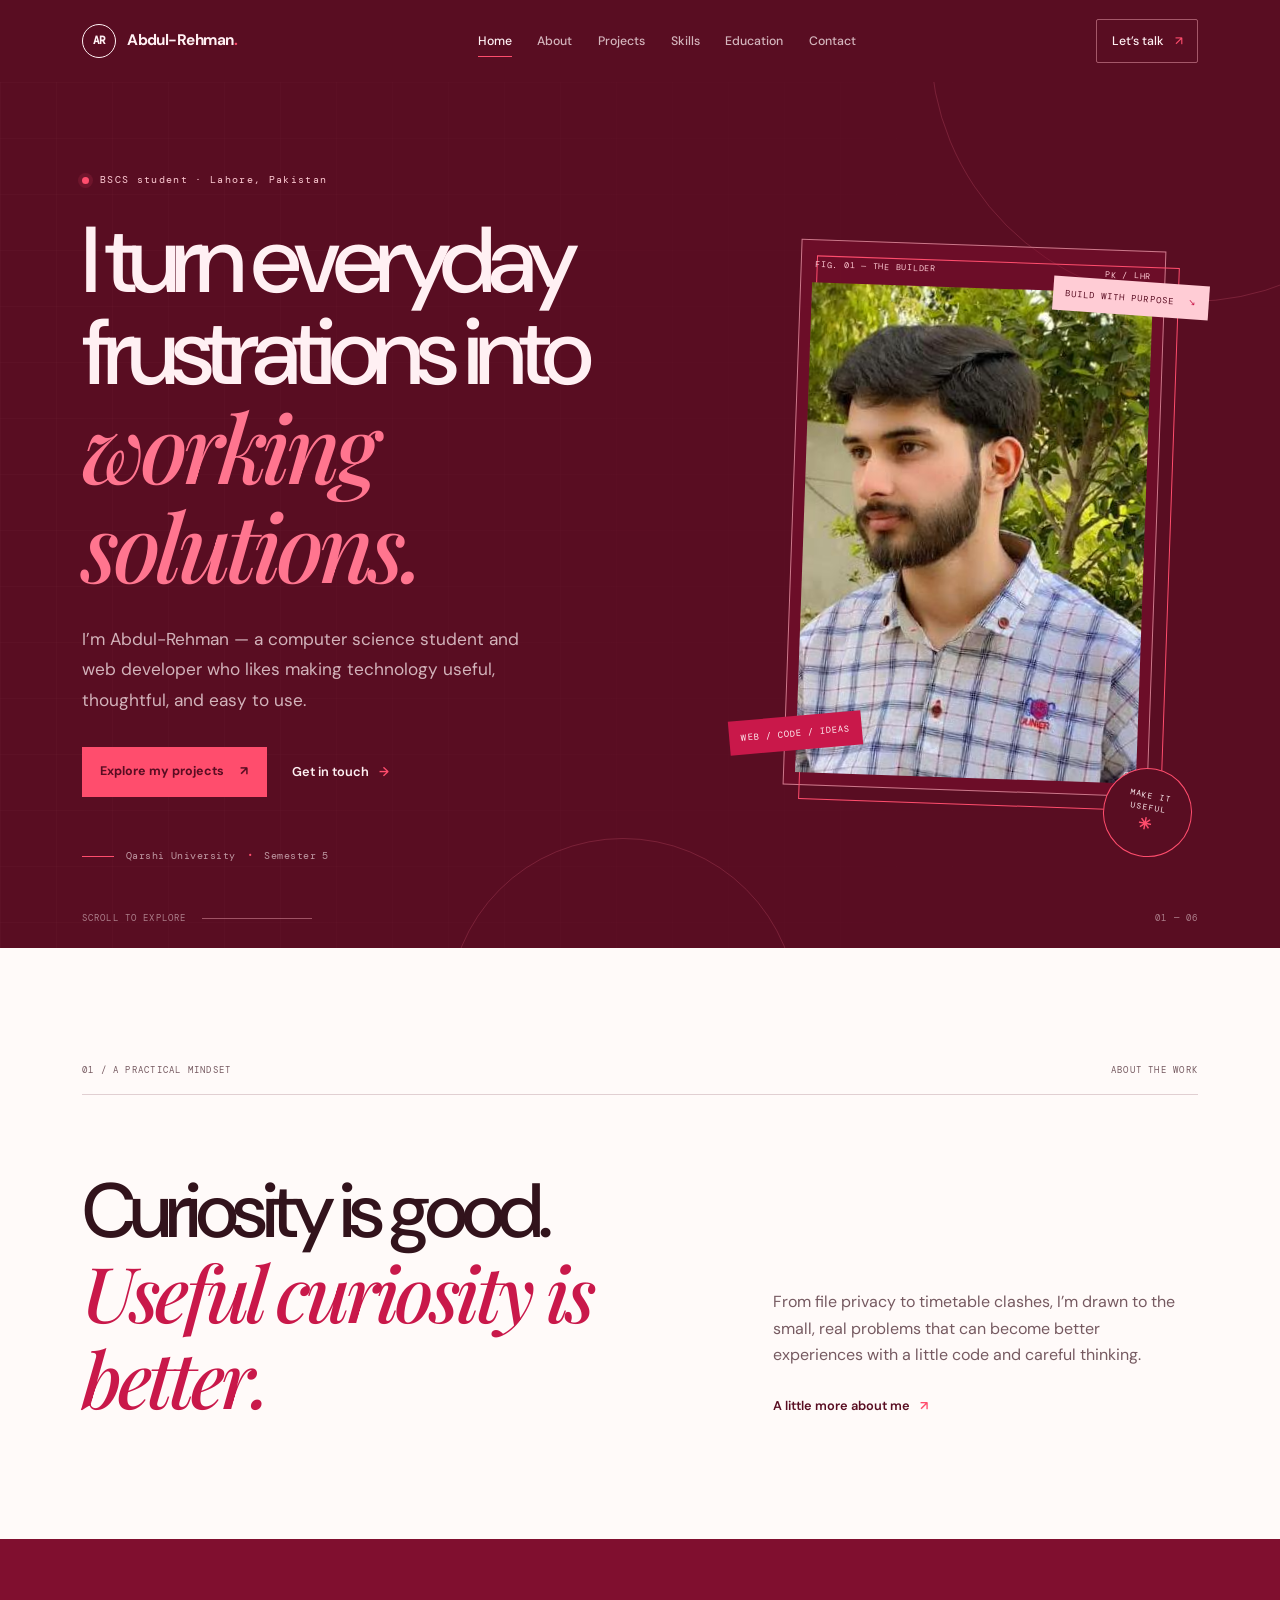
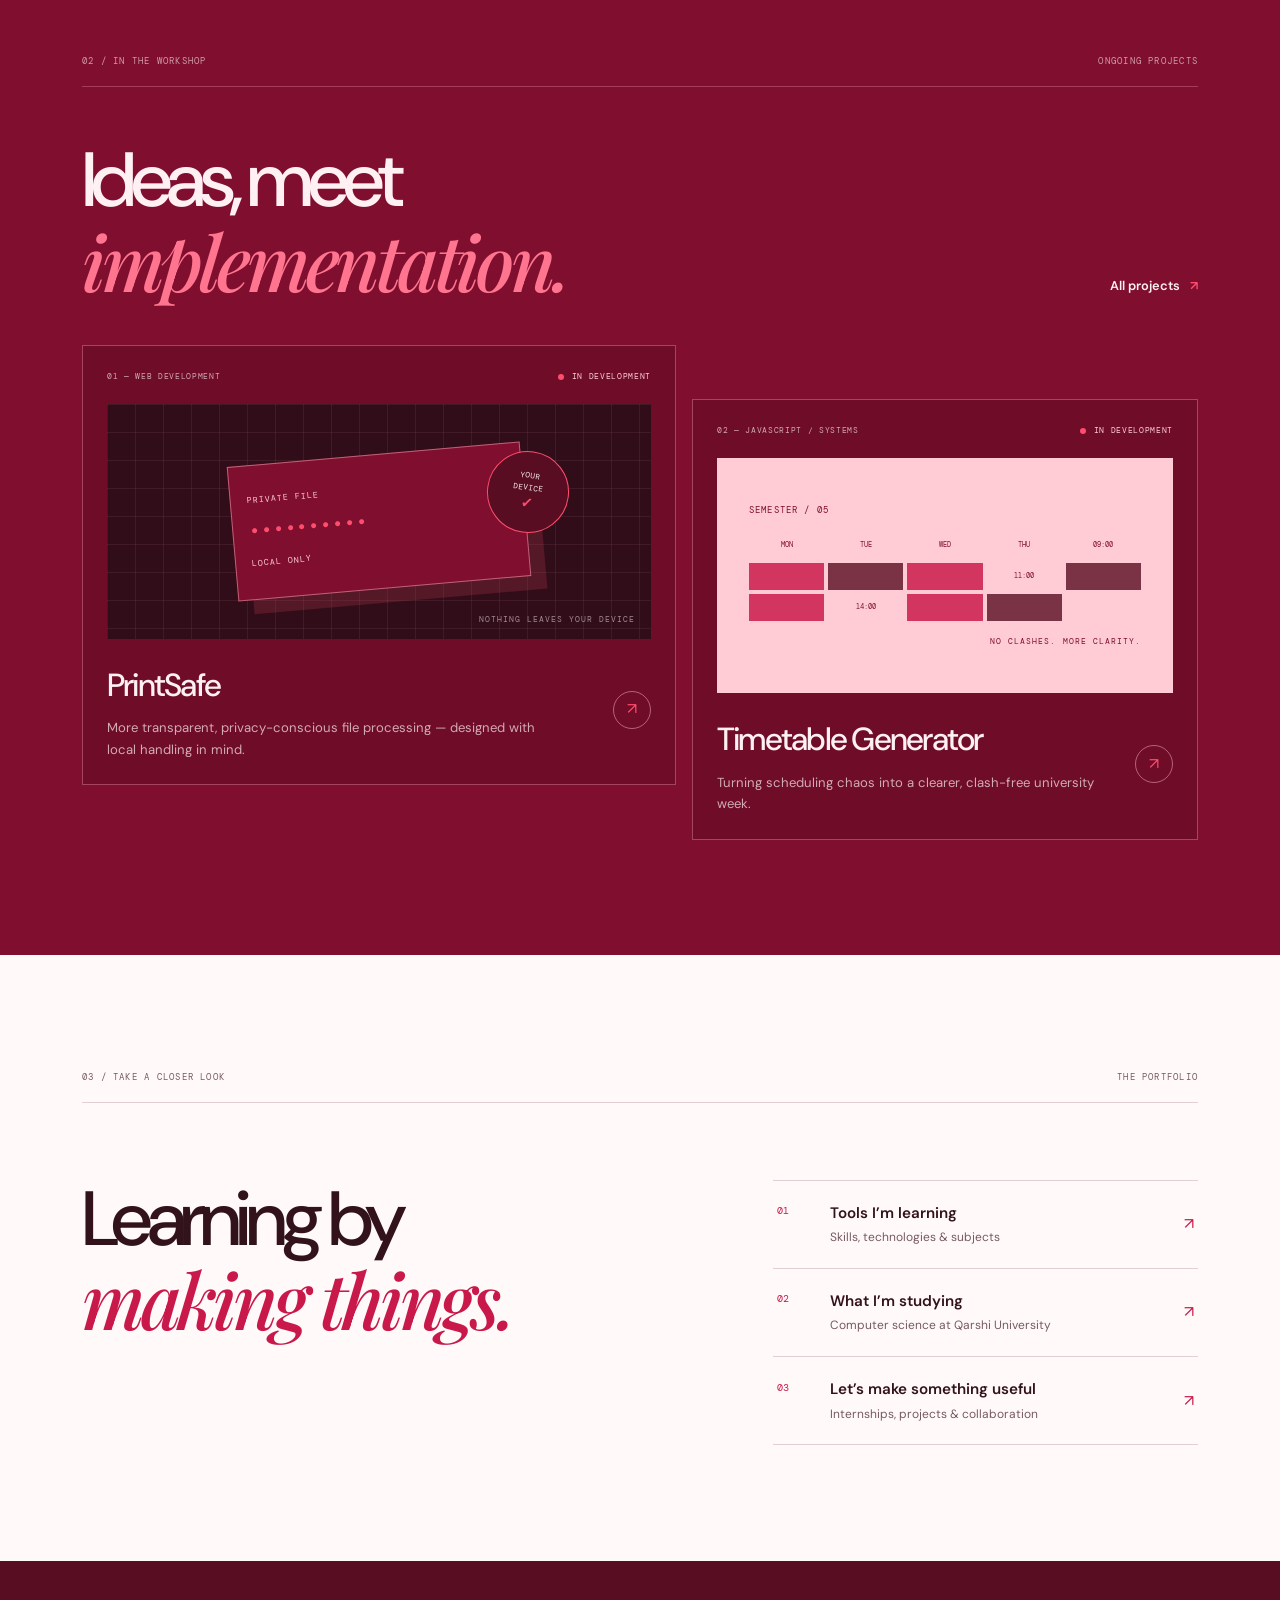
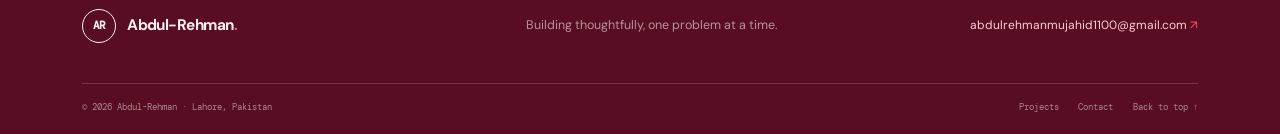
==== index.html @ 0546fb9b "version one of the cv website" ====
<!doctype html>
<html lang="en">
<head>
  <meta charset="utf-8">
  <meta name="viewport" content="width=device-width, initial-scale=1">
  <meta name="theme-color" content="#590d22">
  <meta name="color-scheme" content="light">
  <meta name="description" content="Abdul-Rehman is a BS Computer Science student at Qarshi University in Lahore, building practical web projects such as PrintSafe and a university timetable generator.">
  <meta name="robots" content="index,follow,max-image-preview:large">
  <meta property="og:type" content="website">
  <meta property="og:locale" content="en_PK">
  <meta property="og:site_name" content="Abdul-Rehman — Developer Portfolio">
  <meta property="og:title" content="Abdul-Rehman — BSCS Student & Web Developer">
  <meta property="og:description" content="Turning everyday frustrations into working solutions. Explore practical projects by Abdul-Rehman, a computer science student in Lahore.">
  <meta name="twitter:card" content="summary">
  <title>Abdul-Rehman — BSCS Student &amp; Web Developer in Lahore</title>
  <link rel="preconnect" href="https://fonts.googleapis.com">
  <link rel="preconnect" href="https://fonts.gstatic.com" crossorigin>
  <link href="https://fonts.googleapis.com/css2?family=DM+Mono:wght@400;500&family=DM+Sans:wght@400;500;600;700&family=Playfair+Display:ital,wght@1,500&display=swap" rel="stylesheet">
  <link rel="stylesheet" href="css/style.css">
  <script src="js/main.js" defer></script>
  <script type="application/ld+json">
  {
    "@context": "https://schema.org",
    "@type": "Person",
    "name": "Abdul-Rehman",
    "jobTitle": "Computer Science Student and Web Developer",
    "email": "mailto:abdulrehmanmujahid1100@gmail.com",
    "address": {
      "@type": "PostalAddress",
      "addressLocality": "Lahore",
      "addressCountry": "PK"
    },
    "affiliation": {
      "@type": "EducationalOrganization",
      "name": "Qarshi University"
    },
    "knowsAbout": ["Web development", "JavaScript", "Java", "C++", "SQL", "Problem solving"]
  }
  </script>
</head>
<body>
  <a class="skip-link" href="#main">Skip to content</a>
  <div class="scroll-progress" aria-hidden="true"><span></span></div>
  <header class="site-header site-header--dark">
    <div class="nav-wrap">
      <a class="brand brand--light" href="index.html" aria-label="Abdul-Rehman home"><span class="brand-mark">AR</span><span>Abdul-Rehman<span class="brand-dot">.</span></span></a>
      <button class="menu-toggle" type="button" aria-expanded="false" aria-controls="primary-nav" aria-label="Open navigation menu"><span></span><span></span></button>
      <nav class="primary-nav" id="primary-nav" aria-label="Primary navigation">
        <a href="index.html" aria-current="page">Home</a><a href="html/about.html">About</a><a href="html/projects.html">Projects</a><a href="html/skills.html">Skills</a><a href="html/education.html">Education</a><a href="html/contact.html">Contact</a>
      </nav>
      <a class="nav-cta" href="html/contact.html">Let’s talk <span aria-hidden="true">↗</span></a>
    </div>
  </header>

  <main id="main">
    <section class="hero" aria-labelledby="hero-title">
      <div class="hero-orbit hero-orbit--one" aria-hidden="true"></div><div class="hero-orbit hero-orbit--two" aria-hidden="true"></div>
      <div class="hero-grid">
        <div class="hero-copy" data-reveal>
          <p class="eyebrow eyebrow--light"><span class="status-dot"></span> BSCS student · Lahore, Pakistan</p>
          <h1 id="hero-title">I turn everyday<br>frustrations into<br><em>working solutions.</em></h1>
          <p class="hero-intro">I’m Abdul-Rehman — a computer science student and web developer who likes making technology useful, thoughtful, and easy to use.</p>
          <div class="hero-actions"><a class="button button--coral" href="html/projects.html">Explore my projects <span aria-hidden="true">↗</span></a><a class="text-link text-link--light" href="html/contact.html">Get in touch <span aria-hidden="true">→</span></a></div>
          <div class="hero-note"><span class="note-rule"></span><span>Qarshi University <b>·</b> Semester 5</span></div>
        </div>
        <div class="hero-visual" data-reveal data-reveal-delay="120">
          <div class="portrait-frame"><div class="portrait-topline"><span>FIG. 01 — THE BUILDER</span><span>PK / LHR</span></div><img src="images/me.webp" alt="Portrait of Abdul-Rehman" width="520" height="650" fetchpriority="high"><span class="portrait-index">01</span></div>
          <span class="float-label float-label--top">BUILD WITH PURPOSE <span>↘</span></span>
          <span class="float-label float-label--side">WEB / CODE / IDEAS</span>
          <span class="hero-stamp" aria-hidden="true"><span>MAKE IT</span><span>USEFUL</span><b>✳</b></span>
        </div>
      </div>
      <div class="hero-bottom"><span>SCROLL TO EXPLORE</span><span class="hero-bottom-line"></span><span>01 — 06</span></div>
    </section>

    <section class="intro-section section-pad" aria-labelledby="intro-title">
      <div class="section-kicker" data-reveal><span>01 / A PRACTICAL MINDSET</span><span>ABOUT THE WORK</span></div>
      <div class="intro-layout">
        <h2 class="display-heading" id="intro-title" data-reveal>Curiosity is good.<br><em>Useful curiosity is better.</em></h2>
        <div class="intro-copy" data-reveal data-reveal-delay="100"><p>From file privacy to timetable clashes, I’m drawn to the small, real problems that can become better experiences with a little code and careful thinking.</p><a class="arrow-link" href="html/about.html">A little more about me <span aria-hidden="true">↗</span></a></div>
      </div>
    </section>

    <section class="featured-section" aria-labelledby="featured-title">
      <div class="section-pad featured-inner">
        <div class="section-kicker section-kicker--light" data-reveal><span>02 / IN THE WORKSHOP</span><span>ONGOING PROJECTS</span></div>
        <div class="featured-heading" data-reveal><h2 id="featured-title" class="display-heading display-heading--light">Ideas, meet<br><em>implementation.</em></h2><a class="text-link text-link--light featured-all" href="html/projects.html">All projects <span aria-hidden="true">↗</span></a></div>
        <div class="featured-projects">
          <a class="feature-project feature-project--printsafe" href="html/projects.html#printsafe" data-reveal>
            <div class="project-meta"><span>01 — WEB DEVELOPMENT</span><span class="project-status"><i></i> IN DEVELOPMENT</span></div>
            <div class="printsafe-art" aria-hidden="true"><div class="file-sheet"><span>PRIVATE FILE</span><b>••••••••••</b><i>LOCAL ONLY</i></div><div class="privacy-seal">YOUR<br>DEVICE<br><strong>✓</strong></div><span class="art-caption">NOTHING LEAVES YOUR DEVICE</span></div>
            <div class="feature-project-bottom"><div><h3>PrintSafe</h3><p>More transparent, privacy-conscious file processing — designed with local handling in mind.</p></div><span class="round-arrow" aria-hidden="true">↗</span></div>
          </a>
          <a class="feature-project feature-project--timetable" href="html/projects.html#timetable" data-reveal data-reveal-delay="100">
            <div class="project-meta"><span>02 — JAVASCRIPT / SYSTEMS</span><span class="project-status"><i></i> IN DEVELOPMENT</span></div>
            <div class="timetable-art" aria-hidden="true"><div class="table-label">SEMESTER / 05</div><div class="schedule-grid"><span>MON</span><span>TUE</span><span>WED</span><span>THU</span><span>09:00</span><b></b><i></i><b></b><span>11:00</span><i></i><b></b><span>14:00</span><b></b><i></i></div><span class="table-note">NO CLASHES. MORE CLARITY.</span></div>
            <div class="feature-project-bottom"><div><h3>Timetable Generator</h3><p>Turning scheduling chaos into a clearer, clash-free university week.</p></div><span class="round-arrow" aria-hidden="true">↗</span></div>
          </a>
        </div>
      </div>
    </section>

    <section class="path-section section-pad" aria-labelledby="path-title">
      <div class="section-kicker" data-reveal><span>03 / TAKE A CLOSER LOOK</span><span>THE PORTFOLIO</span></div>
      <div class="path-layout"><h2 class="display-heading" id="path-title" data-reveal>Learning by<br><em>making things.</em></h2>
        <div class="path-list" data-reveal data-reveal-delay="100">
          <a href="html/skills.html"><span class="path-number">01</span><span><b>Tools I’m learning</b><small>Skills, technologies &amp; subjects</small></span><span class="path-arrow">↗</span></a>
          <a href="html/education.html"><span class="path-number">02</span><span><b>What I’m studying</b><small>Computer science at Qarshi University</small></span><span class="path-arrow">↗</span></a>
          <a href="html/contact.html"><span class="path-number">03</span><span><b>Let’s make something useful</b><small>Internships, projects &amp; collaboration</small></span><span class="path-arrow">↗</span></a>
        </div>
      </div>
    </section>
  </main>

  <footer class="site-footer">
    <div class="footer-main"><a class="brand brand--light" href="index.html"><span class="brand-mark">AR</span><span>Abdul-Rehman<span class="brand-dot">.</span></span></a><p>Building thoughtfully, one problem at a time.</p><a class="footer-email" href="mailto:abdulrehmanmujahid1100@gmail.com">abdulrehmanmujahid1100@gmail.com <span aria-hidden="true">↗</span></a></div>
    <div class="footer-bottom"><span>© <span data-current-year>2026</span> Abdul-Rehman · Lahore, Pakistan</span><div><a href="html/projects.html">Projects</a><a href="html/contact.html">Contact</a><a href="#main">Back to top ↑</a></div></div>
  </footer>
</body>
</html>
---- css/style.css ----
:root {
  --wine-dark: #590D22;
  --burgundy: #800F2F;
  --crimson: #A4133C;
  --rose-red: #C9184A;
  --coral: #FF4D6D;
  --coral-soft: #FF758F;
  --pink: #FF8FA3;
  --blush: #FFB3C1;
  --pink-light: #FFCCD5;
  --pink-white: #FFF0F3;
  --ink: #32131c;
  --muted: #765a61;
  --paper: #fffaf9;
  --line: rgba(89, 13, 34, .18);
  --sans: "DM Sans", "Segoe UI", sans-serif;
  --mono: "DM Mono", Consolas, monospace;
  --serif: "Playfair Display", Georgia, serif;
  --page-gutter: clamp(1.25rem, 6.4vw, 6.75rem);
}

* { box-sizing: border-box; }
html { scroll-behavior: smooth; scroll-padding-top: 6rem; }
body { margin: 0; background: var(--paper); color: var(--ink); font-family: var(--sans); font-size: 16px; line-height: 1.65; -webkit-font-smoothing: antialiased; }
img { display: block; max-width: 100%; }
a { color: inherit; text-decoration: none; }
button, a { -webkit-tap-highlight-color: transparent; }
button { font: inherit; }
::selection { color: var(--wine-dark); background: var(--pink-light); }
:focus-visible { outline: 3px solid var(--coral); outline-offset: 4px; }
.skip-link { position: fixed; z-index: 20; top: .75rem; left: .75rem; padding: .65rem 1rem; transform: translateY(-160%); color: white; background: var(--wine-dark); }
.skip-link:focus { transform: translateY(0); }
.scroll-progress { position: fixed; inset: 0 0 auto; z-index: 12; height: 3px; pointer-events: none; }
.scroll-progress span { display: block; width: 100%; height: 100%; background: var(--coral); transform: scaleX(0); transform-origin: left; }
.site-header { position: sticky; top: 0; z-index: 10; height: 82px; }
.site-header--dark { color: var(--pink-white); background: var(--wine-dark); }
.site-header.is-scrolled { background: transparent; }
.nav-wrap { position: relative; width: min(100% - 2 * var(--page-gutter), 1440px); min-height: 82px; margin: auto; display: flex; align-items: center; justify-content: space-between; gap: 1.5rem; transition: width .32s ease, min-height .32s ease, margin .32s ease, padding .32s ease, border-radius .32s ease, background-color .32s ease, border-color .32s ease, box-shadow .32s ease; }
.site-header.is-scrolled .nav-wrap { width: min(100% - 2 * var(--page-gutter) - 1rem, 1200px); min-height: 62px; margin-top: .55rem; padding: 0 clamp(1rem, 3vw, 2rem); border: 1px solid rgba(255,179,193,.28); border-radius: 999px; background: rgba(89,13,34,.97); box-shadow: 0 10px 32px rgba(49, 8, 20, .2); }
.brand { display: inline-flex; align-items: center; gap: .7rem; font-size: .96rem; font-weight: 700; letter-spacing: -.035em; white-space: nowrap; }
.brand-mark { width: 34px; height: 34px; display: grid; place-items: center; border: 1px solid currentColor; border-radius: 50%; font-family: var(--mono); font-size: .67rem; letter-spacing: -.08em; }
.brand-dot { color: var(--coral); }
.primary-nav { display: flex; align-items: center; gap: clamp(.85rem, 2vw, 2rem); }
.primary-nav a, .nav-cta { position: relative; font-size: .77rem; font-weight: 500; transition: color .2s ease; }
.primary-nav a { padding: .45rem 0; color: rgba(255,240,243,.74); }
.primary-nav a::after { position: absolute; right: 0; bottom: .1rem; left: 0; height: 1px; content: ""; background: var(--coral); transform: scaleX(0); transform-origin: right; transition: transform .24s ease; }
.primary-nav a:hover, .primary-nav a[aria-current="page"] { color: var(--pink-white); }
.primary-nav a:hover::after, .primary-nav a[aria-current="page"]::after { transform: scaleX(1); transform-origin: left; }
.nav-cta { padding: .65rem .9rem; border: 1px solid rgba(255,179,193,.45); border-radius: 2px; color: var(--pink-white); }
.nav-cta span { padding-left: .5rem; color: var(--coral); transition: transform .2s; display: inline-block; }
.nav-cta:hover { color: white; border-color: var(--coral); }
.nav-cta:hover span { transform: translate(2px,-2px); }
.menu-toggle { display: none; }

.hero { position: relative; min-height: min(760px, calc(100svh - 82px)); overflow: hidden; color: var(--pink-white); background: var(--wine-dark); }
.hero::before { position: absolute; inset: 0; content: ""; opacity: .14; background-image: linear-gradient(rgba(255,179,193,.18) 1px, transparent 1px), linear-gradient(90deg, rgba(255,179,193,.18) 1px, transparent 1px); background-size: 56px 56px; mask-image: linear-gradient(90deg, black, transparent 86%); }
.hero-grid { position: relative; z-index: 1; width: min(100% - 2 * var(--page-gutter), 1440px); min-height: inherit; margin: auto; padding: clamp(4.5rem, 10vh, 7rem) 0 5.2rem; display: grid; grid-template-columns: minmax(0, 1.12fr) minmax(300px, .88fr); align-items: center; gap: clamp(2.5rem, 8vw, 8rem); }
.hero-copy { position: relative; z-index: 2; max-width: 760px; }
.eyebrow, .section-kicker, .project-meta, .portrait-topline, .float-label, .hero-bottom, .table-label, .table-note, .art-caption { font-family: var(--mono); font-size: .64rem; letter-spacing: .13em; }
.eyebrow { display: flex; align-items: center; gap: .7rem; margin: 0 0 1.55rem; }
.eyebrow--light { color: var(--pink-light); }
.status-dot, .project-status i { width: 7px; height: 7px; border-radius: 50%; background: var(--coral); box-shadow: 0 0 0 4px rgba(255,77,109,.13); }
h1, h2, h3, p { margin-top: 0; }
.hero h1 { margin: 0; font-size: clamp(3.35rem, 7.3vw, 7.2rem); font-weight: 500; line-height: .99; letter-spacing: -.075em; }
.hero h1 em, .display-heading em { color: var(--coral-soft); font-family: var(--serif); font-weight: 500; letter-spacing: -.055em; }
.hero-intro { max-width: 460px; margin: 1.65rem 0 0; color: rgba(255,240,243,.73); font-size: clamp(.98rem, 1.35vw, 1.1rem); line-height: 1.75; }
.hero-actions { display: flex; align-items: center; flex-wrap: wrap; gap: 1.55rem; margin-top: 2rem; }
.button { min-height: 50px; display: inline-flex; align-items: center; justify-content: center; gap: 1rem; padding: .8rem 1.15rem; font-size: .78rem; font-weight: 700; transition: transform .2s ease, box-shadow .2s ease, background .2s ease; }
.button:hover { transform: translateY(-3px); box-shadow: 0 10px 24px rgba(0,0,0,.18); }
.button span { transition: transform .2s ease; }
.button:hover span { transform: translate(3px,-3px); }
.button--coral { color: var(--wine-dark); background: var(--coral); }
.button--coral:hover { background: var(--coral-soft); }
.button--outline { border: 1px solid rgba(255,179,193,.55); color: var(--pink-white); }
.button--outline:hover { border-color: var(--coral); }
.text-link, .arrow-link { display: inline-flex; align-items: center; gap: .65rem; font-size: .8rem; font-weight: 600; }
.text-link span, .arrow-link span { display: inline-block; color: var(--coral); transition: transform .2s ease; }
.text-link:hover span, .arrow-link:hover span { transform: translate(4px,-2px); }
.text-link--light { color: var(--pink-white); }
.hero-note { display: flex; align-items: center; gap: .75rem; margin-top: 3.2rem; color: rgba(255,240,243,.62); font-family: var(--mono); font-size: .62rem; letter-spacing: .045em; }
.hero-note b { padding: 0 .3rem; color: var(--coral); }
.note-rule { width: 32px; height: 1px; background: var(--coral); }
.hero-visual { position: relative; width: min(100%, 410px); justify-self: center; padding: 1.45rem 1.4rem 1.55rem; }
.portrait-frame { position: relative; padding: .7rem; border: 1px solid rgba(255,179,193,.65); background: rgba(128,15,47,.5); transform: rotate(2deg); transition: transform .45s cubic-bezier(.2,.8,.2,1); }
.hero-visual:hover .portrait-frame { transform: rotate(0) translateY(-5px); }
.portrait-frame::after { position: absolute; z-index: -1; inset: 15px -15px -15px 15px; border: 1px solid var(--coral); content: ""; }
.portrait-topline { display: flex; justify-content: space-between; padding: .45rem .15rem .65rem; color: var(--pink-light); font-size: .52rem; letter-spacing: .09em; }
.portrait-frame img { width: 100%; height: clamp(300px, 42vw, 490px); object-fit: cover; object-position: center 35%; background: var(--burgundy); }
.portrait-index { position: absolute; right: .75rem; bottom: .65rem; color: rgba(255,240,243,.72); font-family: var(--mono); font-size: .65rem; }
.float-label { position: absolute; z-index: 2; padding: .6rem .75rem; color: var(--wine-dark); background: var(--pink-light); font-size: .55rem; letter-spacing: .12em; }
.float-label--top { top: 10%; right: -7%; transform: rotate(4deg); }
.float-label--top span { padding-left: .5rem; color: var(--rose-red); }
.float-label--side { bottom: 11%; left: -10%; color: var(--pink-white); background: var(--rose-red); transform: rotate(-5deg); }
.hero-stamp { position: absolute; right: -3%; bottom: -7%; width: 89px; height: 89px; display: flex; flex-direction: column; align-items: center; justify-content: center; border: 1px solid var(--coral); border-radius: 50%; color: var(--pink-white); background: var(--wine-dark); font-family: var(--mono); font-size: .5rem; letter-spacing: .12em; line-height: 1.5; transform: rotate(11deg); }
.hero-stamp b { color: var(--coral); font-size: 1rem; }
.hero-orbit { position: absolute; border: 1px solid rgba(255,117,143,.2); border-radius: 50%; pointer-events: none; }
.hero-orbit--one { width: 520px; height: 520px; top: -300px; right: -170px; }
.hero-orbit--two { width: 350px; height: 350px; bottom: -240px; left: 35%; }
.hero-bottom { position: absolute; right: var(--page-gutter); bottom: 1.35rem; left: var(--page-gutter); display: flex; align-items: center; gap: 1rem; color: rgba(255,240,243,.5); font-size: .55rem; }
.hero-bottom-line { width: min(110px, 16vw); height: 1px; background: rgba(255,179,193,.42); }
.hero-bottom span:last-child { margin-left: auto; }

.section-pad { padding: clamp(4.5rem, 9vw, 8.3rem) var(--page-gutter); }
.section-kicker { display: flex; justify-content: space-between; gap: 1rem; padding-bottom: 1rem; border-bottom: 1px solid var(--line); color: var(--muted); font-size: .59rem; }
.intro-layout, .path-layout { display: grid; grid-template-columns: 1.15fr .85fr; align-items: end; gap: clamp(2rem, 9vw, 9rem); padding-top: clamp(2.8rem, 6vw, 5.5rem); }
.display-heading { margin: 0; font-size: clamp(2.8rem, 6vw, 6rem); font-weight: 500; line-height: 1.04; letter-spacing: -.072em; }
.display-heading em { color: var(--rose-red); }
.intro-copy { max-width: 420px; padding-bottom: .35rem; }
.intro-copy p { margin-bottom: 1.45rem; color: var(--muted); font-size: 1rem; }
.arrow-link { color: var(--wine-dark); }
.featured-section { color: var(--pink-white); background: var(--burgundy); }
.section-kicker--light { border-color: rgba(255,179,193,.28); color: rgba(255,240,243,.62); }
.featured-heading { display: flex; align-items: end; justify-content: space-between; gap: 2rem; padding: 3.4rem 0 2.4rem; }
.display-heading--light { color: var(--pink-white); }
.display-heading--light em { color: var(--coral-soft); }
.featured-all { margin-bottom: .65rem; }
.featured-projects { display: grid; grid-template-columns: 1.08fr .92fr; gap: 1rem; align-items: start; }
.feature-project { min-width: 0; display: block; padding: clamp(1rem, 2.2vw, 1.5rem); border: 1px solid rgba(255,179,193,.35); background: rgba(89,13,34,.45); transition: border-color .25s ease, transform .35s cubic-bezier(.2,.8,.2,1), background .25s ease; }
.feature-project--timetable { margin-top: 3.4rem; }
.feature-project:hover { border-color: var(--coral); background: rgba(89,13,34,.72); transform: translateY(-5px); }
.project-meta { display: flex; align-items: center; justify-content: space-between; gap: .75rem; color: rgba(255,240,243,.68); font-size: .52rem; letter-spacing: .08em; }
.project-status { display: flex; align-items: center; gap: .5rem; color: var(--pink-light); white-space: nowrap; }
.project-status i { width: 6px; height: 6px; box-shadow: none; }
.printsafe-art, .timetable-art { position: relative; min-height: 235px; margin: 1.25rem 0; overflow: hidden; }
.printsafe-art { display: grid; place-items: center; background: #310d19; background-image: linear-gradient(rgba(255,179,193,.08) 1px, transparent 1px), linear-gradient(90deg, rgba(255,179,193,.08) 1px, transparent 1px); background-size: 28px 28px; }
.file-sheet { width: 54%; min-height: 135px; display: flex; flex-direction: column; justify-content: center; gap: .7rem; padding: 1rem; border: 1px solid rgba(255,179,193,.5); color: var(--pink-white); background: var(--burgundy); transform: rotate(-5deg); box-shadow: 15px 14px 0 rgba(255,77,109,.17); }
.file-sheet span, .file-sheet i { font-family: var(--mono); font-size: .52rem; letter-spacing: .12em; font-style: normal; color: var(--pink-light); }
.file-sheet b { color: var(--coral); font-family: var(--mono); letter-spacing: .12em; }
.privacy-seal { position: absolute; top: 20%; right: 15%; width: 82px; height: 82px; display: flex; flex-direction: column; align-items: center; justify-content: center; border: 1px solid var(--coral); border-radius: 50%; color: var(--pink-white); background: var(--wine-dark); font-family: var(--mono); font-size: .48rem; line-height: 1.45; text-align: center; transform: rotate(8deg); }
.privacy-seal strong { color: var(--coral); font-size: .9rem; }
.art-caption { position: absolute; right: 1rem; bottom: .8rem; color: rgba(255,240,243,.55); font-size: .48rem; }
.timetable-art { display: flex; flex-direction: column; justify-content: center; gap: .9rem; padding: 1.2rem clamp(.8rem, 2.5vw, 2rem); color: var(--wine-dark); background: var(--pink-light); }
.table-label { font-size: .55rem; color: var(--burgundy); }
.schedule-grid { display: grid; grid-template-columns: 1fr repeat(4, 1fr); gap: 4px; }
.schedule-grid span, .schedule-grid b, .schedule-grid i { min-height: 27px; display: grid; place-items: center; }
.schedule-grid span { color: var(--burgundy); font-family: var(--mono); font-size: .46rem; }
.schedule-grid b, .schedule-grid i { background: var(--rose-red); opacity: .84; }
.schedule-grid i { background: var(--wine-dark); opacity: .8; }
.table-note { align-self: end; color: var(--burgundy); font-size: .5rem; }
.feature-project-bottom { display: flex; align-items: center; justify-content: space-between; gap: 1rem; }
.feature-project h3 { margin: 0 0 .35rem; font-size: clamp(1.35rem, 2.5vw, 2rem); font-weight: 500; letter-spacing: -.055em; }
.feature-project p { max-width: 440px; margin: 0; color: rgba(255,240,243,.69); font-size: .82rem; }
.round-arrow { width: 38px; height: 38px; flex: 0 0 auto; display: grid; place-items: center; border: 1px solid rgba(255,179,193,.5); border-radius: 50%; color: var(--coral); transition: color .2s, background .2s, transform .2s; }
.feature-project:hover .round-arrow { color: var(--wine-dark); background: var(--coral); transform: rotate(45deg); }
.path-layout { align-items: start; }
.path-list { border-top: 1px solid var(--line); }
.path-list a { display: grid; grid-template-columns: 40px 1fr 30px; gap: .85rem; align-items: center; padding: 1.25rem .25rem; border-bottom: 1px solid var(--line); transition: padding .22s ease, color .22s ease; }
.path-list a:hover { padding-right: .65rem; padding-left: .65rem; color: var(--rose-red); }
.path-number { align-self: start; padding-top: .15rem; color: var(--rose-red); font-family: var(--mono); font-size: .62rem; }
.path-list b, .path-list small { display: block; }
.path-list b { font-size: .95rem; font-weight: 600; }
.path-list small { margin-top: .15rem; color: var(--muted); font-size: .75rem; }
.path-arrow { justify-self: end; color: var(--rose-red); }

.page-hero { position: relative; overflow: hidden; padding: clamp(4.6rem, 10vw, 8.2rem) var(--page-gutter) clamp(4rem, 7vw, 6rem); color: var(--pink-white); background: var(--wine-dark); }
.page-hero::after { position: absolute; top: -90px; right: 8%; width: 300px; height: 300px; border: 1px solid rgba(255,117,143,.23); border-radius: 50%; content: ""; box-shadow: 0 0 0 38px rgba(255,117,143,.035), 0 0 0 80px rgba(255,117,143,.025); }
.page-hero-inner { position: relative; z-index: 1; width: min(100%, 1200px); margin: auto; }
.page-hero .eyebrow { color: var(--pink-light); }
.page-hero h1 { max-width: 1000px; margin: 0; font-size: clamp(3.3rem, 8.6vw, 8rem); font-weight: 500; line-height: .98; letter-spacing: -.08em; }
.page-hero h1 em { color: var(--coral-soft); font-family: var(--serif); font-weight: 500; }
.page-hero p { max-width: 610px; margin: 1.5rem 0 0; color: rgba(255,240,243,.75); font-size: 1.03rem; }
.page-hero .page-index { position: absolute; right: 0; bottom: .5rem; color: rgba(255,240,243,.48); font-family: var(--mono); font-size: .65rem; letter-spacing: .12em; }
.content-wrap { width: min(100%, 1440px); margin: auto; padding: clamp(4rem, 8vw, 7rem) var(--page-gutter); }
.content-grid { display: grid; grid-template-columns: minmax(0, 1.05fr) minmax(250px, .75fr); gap: clamp(2.5rem, 8vw, 8rem); }
.prose { max-width: 720px; }
.prose p { color: var(--muted); font-size: 1.03rem; }
.prose p.lead { color: var(--ink); font-size: clamp(1.3rem, 2.5vw, 1.8rem); line-height: 1.5; letter-spacing: -.035em; }
.aside-note { padding: 1.5rem; border-top: 2px solid var(--coral); background: var(--pink-white); }
.aside-note .mono-label { margin-bottom: .8rem; }
.aside-note p { margin: 0; color: var(--muted); font-size: .9rem; }
.mono-label { color: var(--rose-red); font-family: var(--mono); font-size: .61rem; letter-spacing: .12em; }
.about-portrait { position: relative; max-width: 390px; margin: 1rem 0 3rem auto; }
.about-portrait img { width: 100%; max-height: 470px; object-fit: cover; object-position: center 35%; }
.about-portrait figcaption { display: flex; justify-content: space-between; padding-top: .65rem; color: var(--muted); font-family: var(--mono); font-size: .57rem; letter-spacing: .08em; }
.study-strip { display: grid; grid-template-columns: repeat(2, 1fr); border-top: 1px solid var(--line); }
.study-item { padding: 1.2rem .3rem; border-bottom: 1px solid var(--line); }
.study-item:nth-child(odd) { margin-right: 1rem; }
.study-item b { display: block; font-size: .9rem; font-weight: 600; }
.study-item span { color: var(--muted); font-size: .76rem; }
.journey { margin-top: 5rem; }
.subheading { margin: 0 0 1.5rem; font-size: clamp(1.7rem, 3.5vw, 2.5rem); font-weight: 500; letter-spacing: -.06em; }
.journey-steps { display: grid; grid-template-columns: repeat(3, 1fr); border-top: 1px solid var(--line); }
.journey-step { padding: 1.25rem 1.3rem 0 0; }
.journey-step + .journey-step { padding-left: 1.3rem; border-left: 1px solid var(--line); }
.journey-step .mono-label { display: block; margin-bottom: .7rem; }
.journey-step b { display: block; margin-bottom: .35rem; font-size: .95rem; }
.journey-step p { margin: 0; color: var(--muted); font-size: .82rem; }

.project-list { display: grid; grid-template-columns: repeat(12, 1fr); gap: 1rem; }
.project-card { position: relative; grid-column: span 6; overflow: hidden; border: 1px solid var(--line); background: #fff; transition: border-color .25s, transform .3s ease, box-shadow .3s ease; }
.project-card:hover { border-color: var(--coral); transform: translateY(-5px); box-shadow: 0 18px 45px rgba(89,13,34,.08); }
.project-card--wide { grid-column: span 7; }
.project-card--narrow { grid-column: span 5; }
.project-card-head { display: flex; justify-content: space-between; gap: 1rem; padding: 1.15rem 1.2rem 0; }
.project-number { color: var(--rose-red); font-family: var(--mono); font-size: .63rem; }
.project-status--light { color: var(--muted); font-size: .54rem; }
.project-visual { position: relative; min-height: 250px; margin: 1rem 1.2rem; overflow: hidden; }
.project-visual--privacy { display: grid; place-items: center; background: var(--wine-dark); background-image: linear-gradient(rgba(255,179,193,.1) 1px, transparent 1px), linear-gradient(90deg, rgba(255,179,193,.1) 1px, transparent 1px); background-size: 32px 32px; }
.privacy-window { width: min(68%, 340px); padding: 1rem; border: 1px solid rgba(255,179,193,.45); color: var(--pink-white); background: #70102d; box-shadow: 18px 16px 0 rgba(255,77,109,.2); transform: rotate(-3deg); }
.window-top { display: flex; justify-content: space-between; padding-bottom: .8rem; border-bottom: 1px solid rgba(255,179,193,.3); font-family: var(--mono); font-size: .5rem; letter-spacing: .1em; }
.window-dots { color: var(--coral); }
.privacy-window h3 { margin: .9rem 0 .35rem; font-size: 1.1rem; font-weight: 500; }
.privacy-window p { margin: 0; color: var(--pink-light); font-size: .68rem; }
.privacy-lock { position: absolute; right: 11%; bottom: 15%; width: 56px; height: 56px; display: grid; place-items: center; border: 1px solid var(--coral); border-radius: 50%; color: var(--coral); background: var(--wine-dark); font-size: 1.25rem; }
.project-visual--schedule { display: grid; place-items: center; background: var(--pink-white); }
.mini-schedule { width: 85%; display: grid; grid-template-columns: .7fr repeat(5, 1fr); gap: 4px; }
.mini-schedule span, .mini-schedule b, .mini-schedule i { min-height: 31px; display: grid; place-items: center; }
.mini-schedule span { color: var(--burgundy); font-family: var(--mono); font-size: .47rem; }
.mini-schedule b { background: var(--coral-soft); }
.mini-schedule i { background: var(--burgundy); }
.schedule-caption { position: absolute; right: 7%; bottom: 8%; color: var(--muted); font-family: var(--mono); font-size: .52rem; letter-spacing: .1em; }
.project-visual--java { display: grid; place-items: center; background: var(--burgundy); }
.java-window { width: 72%; padding: 1.25rem; border: 1px solid rgba(255,179,193,.5); color: var(--pink-white); background: #650d28; }
.java-window span { color: var(--coral); font-family: var(--mono); font-size: .55rem; letter-spacing: .13em; }
.java-window strong { display: block; margin: .55rem 0; font-size: 1.2rem; font-weight: 500; }
.java-window p { margin: 0; color: var(--pink-light); font-size: .7rem; }
.project-visual--game { display: grid; place-items: center; background: #f9dfe5; }
.game-board { width: 132px; display: grid; grid-template-columns: repeat(3, 1fr); gap: 5px; transform: rotate(-4deg); }
.game-board span { aspect-ratio: 1; display: grid; place-items: center; color: var(--burgundy); background: var(--pink-white); font-size: 1.4rem; font-weight: 700; }
.game-board span:nth-child(5) { color: var(--coral); }
.board-note { position: absolute; right: 8%; bottom: 9%; color: var(--burgundy); font-family: var(--mono); font-size: .55rem; letter-spacing: .09em; }
.project-card-body { padding: .1rem 1.25rem 1.45rem; }
.project-card-body h2 { margin: 0 0 .45rem; font-size: 1.5rem; font-weight: 500; letter-spacing: -.05em; }
.project-card-body p { max-width: 620px; margin: 0; color: var(--muted); font-size: .86rem; }
.tag-row { display: flex; flex-wrap: wrap; gap: .45rem; margin-top: 1rem; }
.tag { padding: .3rem .55rem; border: 1px solid rgba(89,13,34,.18); color: var(--burgundy); font-family: var(--mono); font-size: .57rem; }
.status-footnote { margin: 1.5rem 0 0; color: var(--muted); font-size: .76rem; }

.skills-intro { max-width: 760px; margin-bottom: 3rem; color: var(--muted); font-size: 1.05rem; }
.skill-group { display: grid; grid-template-columns: minmax(180px, .55fr) 1.45fr; gap: 2.5rem; padding: 1.7rem 0; border-top: 1px solid var(--line); }
.skill-group:last-child { border-bottom: 1px solid var(--line); }
.skill-group h2 { margin: 0; font-size: 1.03rem; font-weight: 600; }
.skill-group h2 span { display: block; margin-top: .35rem; color: var(--muted); font-family: var(--mono); font-size: .57rem; font-weight: 400; letter-spacing: .08em; }
.skill-cloud { display: flex; flex-wrap: wrap; gap: .6rem; }
.skill-chip { padding: .6rem .85rem; border: 1px solid rgba(89,13,34,.2); color: var(--burgundy); background: white; font-size: .83rem; transition: border-color .2s, background .2s, transform .2s; }
.skill-chip:hover { border-color: var(--coral); background: var(--pink-white); transform: translateY(-2px); }
.skill-chip--featured { border-color: var(--rose-red); color: var(--wine-dark); background: var(--pink-white); }
.subject-panel { margin-top: 4.5rem; padding: clamp(1.4rem, 4vw, 3rem); color: var(--pink-white); background: var(--wine-dark); }
.subject-panel .section-kicker { border-color: rgba(255,179,193,.3); color: var(--pink-light); }
.subject-panel h2 { margin: 2rem 0; font-size: clamp(1.8rem, 3.6vw, 3rem); font-weight: 500; letter-spacing: -.06em; }
.subject-list { display: grid; grid-template-columns: repeat(3, 1fr); gap: .7rem 1.5rem; }
.subject-list span { padding: .65rem 0; border-bottom: 1px solid rgba(255,179,193,.24); color: rgba(255,240,243,.84); font-size: .82rem; }
.subject-list span::before { margin-right: .6rem; color: var(--coral); content: "↗"; }

.education-layout { display: grid; grid-template-columns: minmax(0, 1.15fr) minmax(250px, .7fr); gap: clamp(2.5rem, 9vw, 9rem); }
.timeline { position: relative; margin: 0; padding: 0 0 0 2rem; list-style: none; }
.timeline::before { position: absolute; top: .5rem; bottom: .5rem; left: 6px; width: 1px; content: ""; background: var(--pink-light); }
.timeline-item { position: relative; padding: 0 0 3rem; }
.timeline-item:last-child { padding-bottom: 0; }
.timeline-item::before { position: absolute; top: .4rem; left: -2rem; width: 13px; height: 13px; border: 2px solid var(--paper); border-radius: 50%; content: ""; background: var(--coral); box-shadow: 0 0 0 1px var(--coral); }
.timeline-item--current::before { background: var(--wine-dark); box-shadow: 0 0 0 1px var(--wine-dark), 0 0 0 6px rgba(255,77,109,.15); }
.timeline-meta { display: flex; justify-content: space-between; gap: 1rem; color: var(--rose-red); font-family: var(--mono); font-size: .6rem; letter-spacing: .1em; }
.timeline-item h2 { margin: .6rem 0 .2rem; font-size: clamp(1.5rem, 3vw, 2.15rem); font-weight: 500; letter-spacing: -.06em; }
.timeline-item p { margin: 0; color: var(--muted); font-size: .9rem; }
.timeline-item .timeline-detail { margin-top: .7rem; color: var(--ink); font-size: .78rem; }
.subject-list--light { grid-template-columns: 1fr; gap: 0; }
.subject-list--light span { border-color: var(--line); color: var(--muted); }
.education-callout { padding: 1.4rem; border: 1px solid var(--pink-light); background: var(--pink-white); }
.education-callout .mono-label { display: block; margin-bottom: .8rem; }
.education-callout p { margin: 0; color: var(--muted); font-size: .84rem; }

.contact-hero { min-height: 490px; display: flex; align-items: center; }
.contact-hero h1 { max-width: 900px; }
.contact-hero .page-hero-inner { width: min(100%, 1200px); }
.contact-layout { display: grid; grid-template-columns: 1fr .8fr; gap: clamp(2.5rem, 9vw, 9rem); }
.contact-intro { max-width: 560px; }
.contact-intro p { color: var(--muted); font-size: 1.05rem; }
.contact-details { border-top: 1px solid var(--line); }
.contact-row { display: grid; grid-template-columns: 130px 1fr; gap: 1rem; align-items: center; padding: 1.15rem 0; border-bottom: 1px solid var(--line); }
.contact-row dt { color: var(--muted); font-family: var(--mono); font-size: .6rem; letter-spacing: .1em; text-transform: uppercase; }
.contact-row dd { min-width: 0; margin: 0; overflow-wrap: anywhere; font-size: .9rem; }
.contact-row a { transition: color .2s; }
.contact-row a:hover { color: var(--rose-red); }
.email-actions { display: flex; flex-wrap: wrap; align-items: center; gap: .65rem; }
.copy-button { padding: .38rem .55rem; border: 1px solid var(--line); color: var(--burgundy); background: transparent; cursor: pointer; font-size: .68rem; transition: border-color .2s, background .2s; }
.copy-button:hover { border-color: var(--coral); background: var(--pink-white); }
.copy-feedback { min-height: 1.2rem; margin: .4rem 0 0 130px; color: var(--burgundy); font-size: .76rem; }
.contact-note { margin-top: 2rem; padding: 1.2rem; border-left: 2px solid var(--coral); color: var(--muted); background: var(--pink-white); font-size: .84rem; }
.contact-note strong { color: var(--ink); }
.contact-end { color: var(--pink-white); background: var(--burgundy); }
.contact-end-inner { display: flex; align-items: center; justify-content: space-between; gap: 2rem; }
.contact-end h2 { max-width: 650px; margin: 0; font-size: clamp(2.2rem, 5.3vw, 5rem); font-weight: 500; line-height: 1; letter-spacing: -.07em; }
.contact-end h2 em { color: var(--coral-soft); font-family: var(--serif); }
.contact-end .button { flex: 0 0 auto; }

.site-footer { padding: 3rem var(--page-gutter) 1.2rem; color: var(--pink-white); background: var(--wine-dark); }
.footer-main { width: min(100%, 1440px); margin: auto; display: grid; grid-template-columns: 1fr 1fr auto; align-items: center; gap: 1.5rem; padding-bottom: 2.5rem; }
.footer-main p { margin: 0; color: rgba(255,240,243,.58); font-size: .78rem; }
.footer-email { color: var(--pink-light); font-size: .75rem; transition: color .2s; }
.footer-email:hover { color: var(--coral); }
.footer-email span { color: var(--coral); }
.footer-bottom { width: min(100%, 1440px); margin: auto; padding-top: 1rem; border-top: 1px solid rgba(255,179,193,.22); display: flex; justify-content: space-between; gap: 1rem; color: rgba(255,240,243,.52); font-family: var(--mono); font-size: .57rem; }
.footer-bottom div { display: flex; gap: 1.2rem; }
.footer-bottom a { transition: color .2s; }
.footer-bottom a:hover { color: var(--coral-soft); }

.motion-ready [data-reveal] { opacity: 0; transform: translateY(20px); transition: opacity .65s ease, transform .65s cubic-bezier(.2,.7,.2,1); }
.motion-ready [data-reveal].is-visible { opacity: 1; transform: translateY(0); }
.motion-ready [data-reveal-delay="100"] { transition-delay: .1s; }
.motion-ready [data-reveal-delay="120"] { transition-delay: .12s; }

@media (min-width: 1500px) {
  .hero-grid { max-width: 1440px; }
}
@media (max-width: 980px) {
  .nav-wrap { gap: 1rem; }
  .primary-nav { gap: .85rem; }
  .primary-nav a { font-size: .7rem; }
  .nav-cta { padding: .55rem .65rem; font-size: .7rem; }
  .hero-grid { grid-template-columns: minmax(0, 1.1fr) minmax(260px, .8fr); gap: 2rem; }
  .float-label--top { right: -4%; }
  .featured-projects { grid-template-columns: 1fr 1fr; }
  .project-meta { flex-wrap: wrap; }
}
@media (max-width: 760px) {
  :root { --page-gutter: 1.35rem; }
  .site-header { height: 70px; }
  .nav-wrap { min-height: 70px; }
  .site-header.is-scrolled .nav-wrap { width: calc(100% - 2 * var(--page-gutter) - .5rem); min-height: 58px; margin-top: .35rem; padding: 0 .85rem; border-radius: 2rem; }
  .menu-toggle { width: 42px; height: 42px; display: flex; flex-direction: column; align-items: center; justify-content: center; gap: 6px; margin-left: auto; border: 1px solid rgba(255,179,193,.38); color: white; background: transparent; cursor: pointer; }
  .menu-toggle span { width: 17px; height: 1px; background: currentColor; transition: transform .2s; }
  .menu-toggle[aria-expanded="true"] span:first-child { transform: translateY(3.5px) rotate(45deg); }
  .menu-toggle[aria-expanded="true"] span:last-child { transform: translateY(-3.5px) rotate(-45deg); }
  .primary-nav { position: absolute; top: calc(100% + .35rem); right: 0; left: 0; display: none; flex-direction: column; align-items: stretch; gap: 0; padding: .5rem var(--page-gutter) 1rem; border: 1px solid rgba(255,179,193,.25); border-radius: 1rem; background: var(--wine-dark); box-shadow: 0 14px 28px rgba(49, 8, 20, .2); }
  .primary-nav.is-open { display: flex; }
  .primary-nav a { padding: .75rem .1rem; border-bottom: 1px solid rgba(255,179,193,.14); font-size: .85rem; }
  .primary-nav a::after { display: none; }
  .nav-cta { display: none; }
  .hero { min-height: auto; }
  .hero-grid { min-height: 0; grid-template-columns: 1fr; gap: 2.5rem; padding: 4rem 0 5.2rem; }
  .hero h1 { font-size: clamp(3.35rem, 11vw, 5.8rem); }
  .hero-intro { max-width: 540px; }
  .hero-note { margin-top: 2.3rem; }
  .hero-visual { width: min(78%, 370px); justify-self: center; }
  .portrait-frame img { height: min(95vw, 440px); }
  .float-label--top { right: -8%; }
  .float-label--side { left: -10%; }
  .hero-bottom { bottom: .9rem; }
  .intro-layout, .path-layout, .content-grid, .education-layout, .contact-layout { grid-template-columns: 1fr; gap: 2.2rem; }
  .intro-copy { max-width: 570px; }
  .featured-heading { align-items: start; flex-direction: column; }
  .featured-projects { grid-template-columns: 1fr; }
  .feature-project--timetable { margin-top: 0; }
  .printsafe-art, .timetable-art { min-height: 220px; }
  .path-layout { gap: 2rem; }
  .about-portrait { max-width: 310px; margin: 0 0 1.5rem; }
  .journey-steps { grid-template-columns: 1fr; }
  .journey-step, .journey-step + .journey-step { padding: 1rem 0; border-left: 0; border-bottom: 1px solid var(--line); }
  .project-card, .project-card--wide, .project-card--narrow { grid-column: span 12; }
  .skill-group { grid-template-columns: 1fr; gap: 1rem; }
  .subject-list { grid-template-columns: repeat(2, 1fr); }
  .contact-end-inner { align-items: flex-start; flex-direction: column; }
  .footer-main { grid-template-columns: 1fr; gap: .8rem; }
  .footer-main p { margin-top: .2rem; }
  .footer-bottom { align-items: flex-start; flex-direction: column; }
}
@media (max-width: 430px) {
  .brand { font-size: .88rem; }
  .hero-actions { align-items: flex-start; flex-direction: column; gap: 1rem; }
  .hero h1 { font-size: 3.15rem; }
  .section-kicker { font-size: .52rem; }
  .section-kicker span:last-child { text-align: right; }
  .display-heading { font-size: clamp(2.55rem, 12vw, 3.6rem); }
  .project-visual { min-height: 210px; }
  .contact-row { grid-template-columns: 1fr; gap: .35rem; }
  .copy-feedback { margin-left: 0; }
  .subject-list { grid-template-columns: 1fr; }
  .footer-bottom div { flex-wrap: wrap; gap: .8rem; }
}
@media (prefers-reduced-motion: reduce) {
  *, *::before, *::after { scroll-behavior: auto !important; animation-duration: .01ms !important; animation-iteration-count: 1 !important; transition-duration: .01ms !important; }
  .motion-ready [data-reveal] { opacity: 1; transform: none; }
}
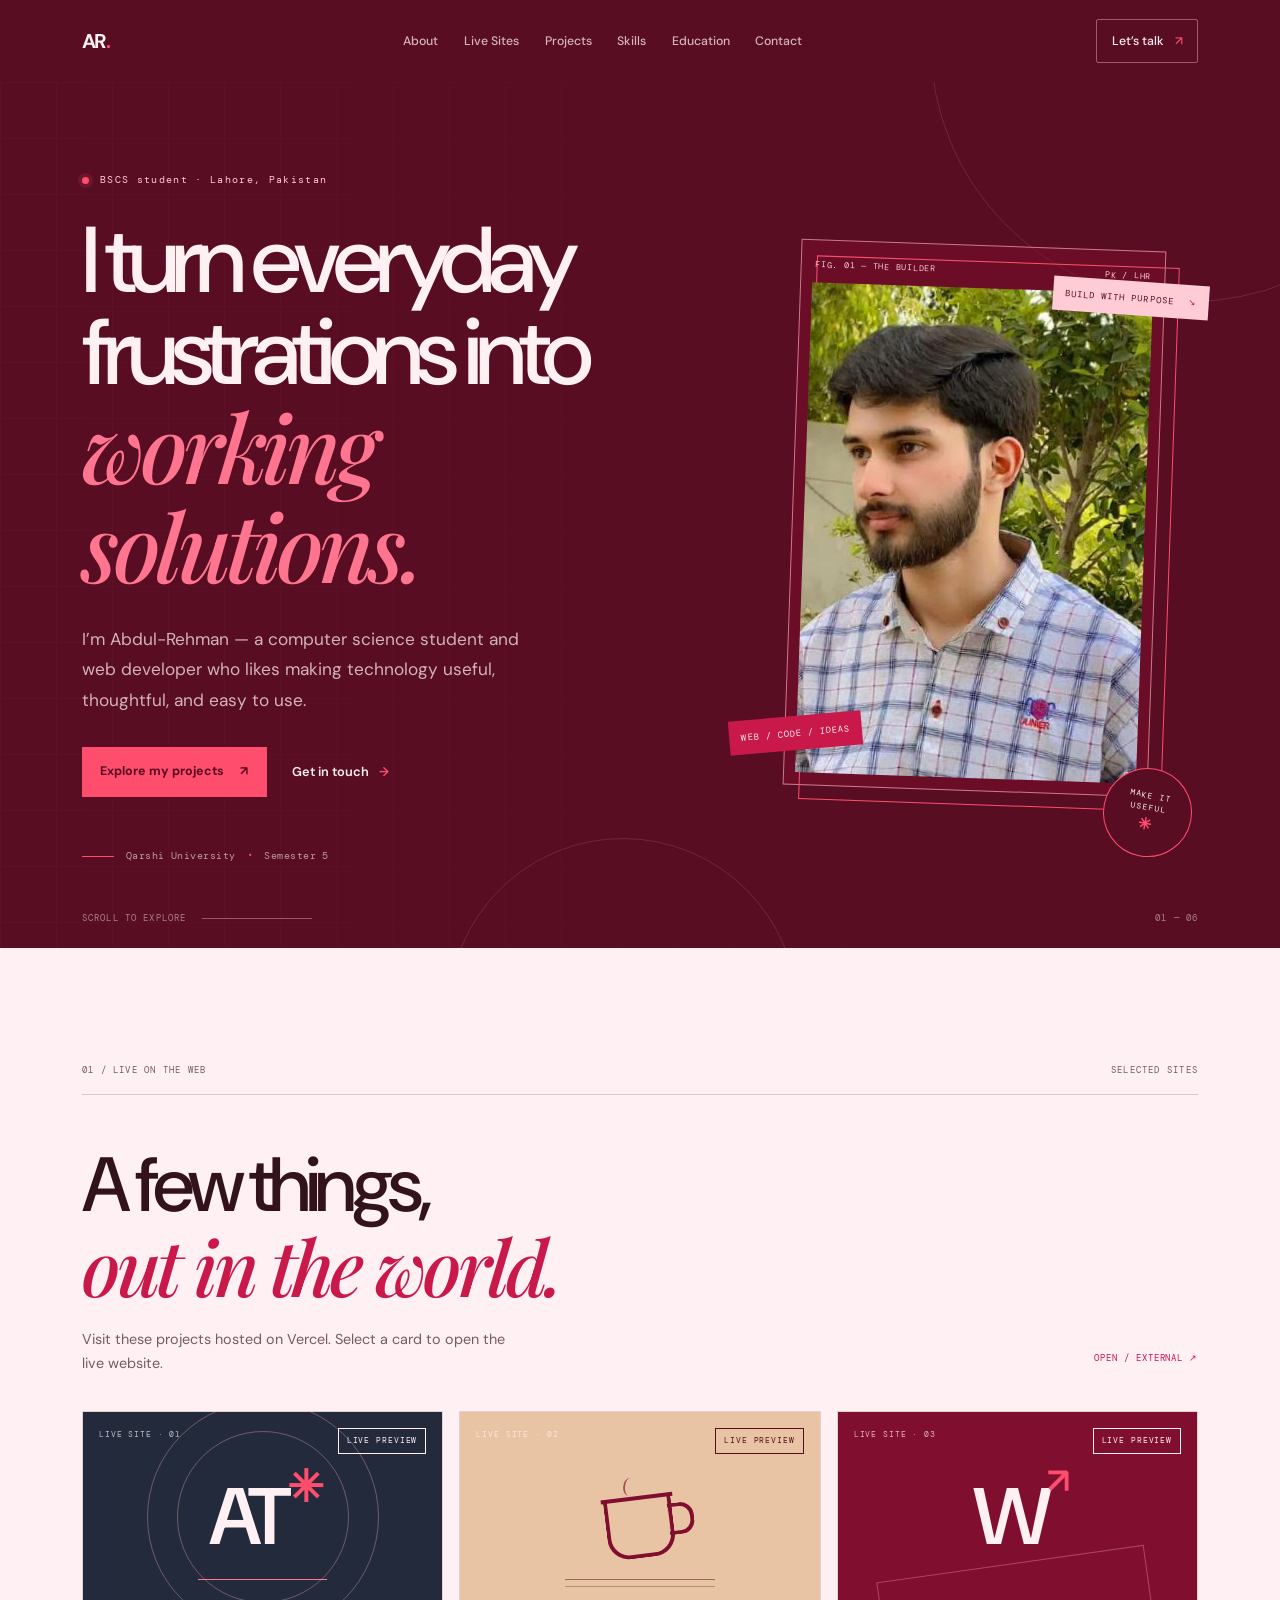
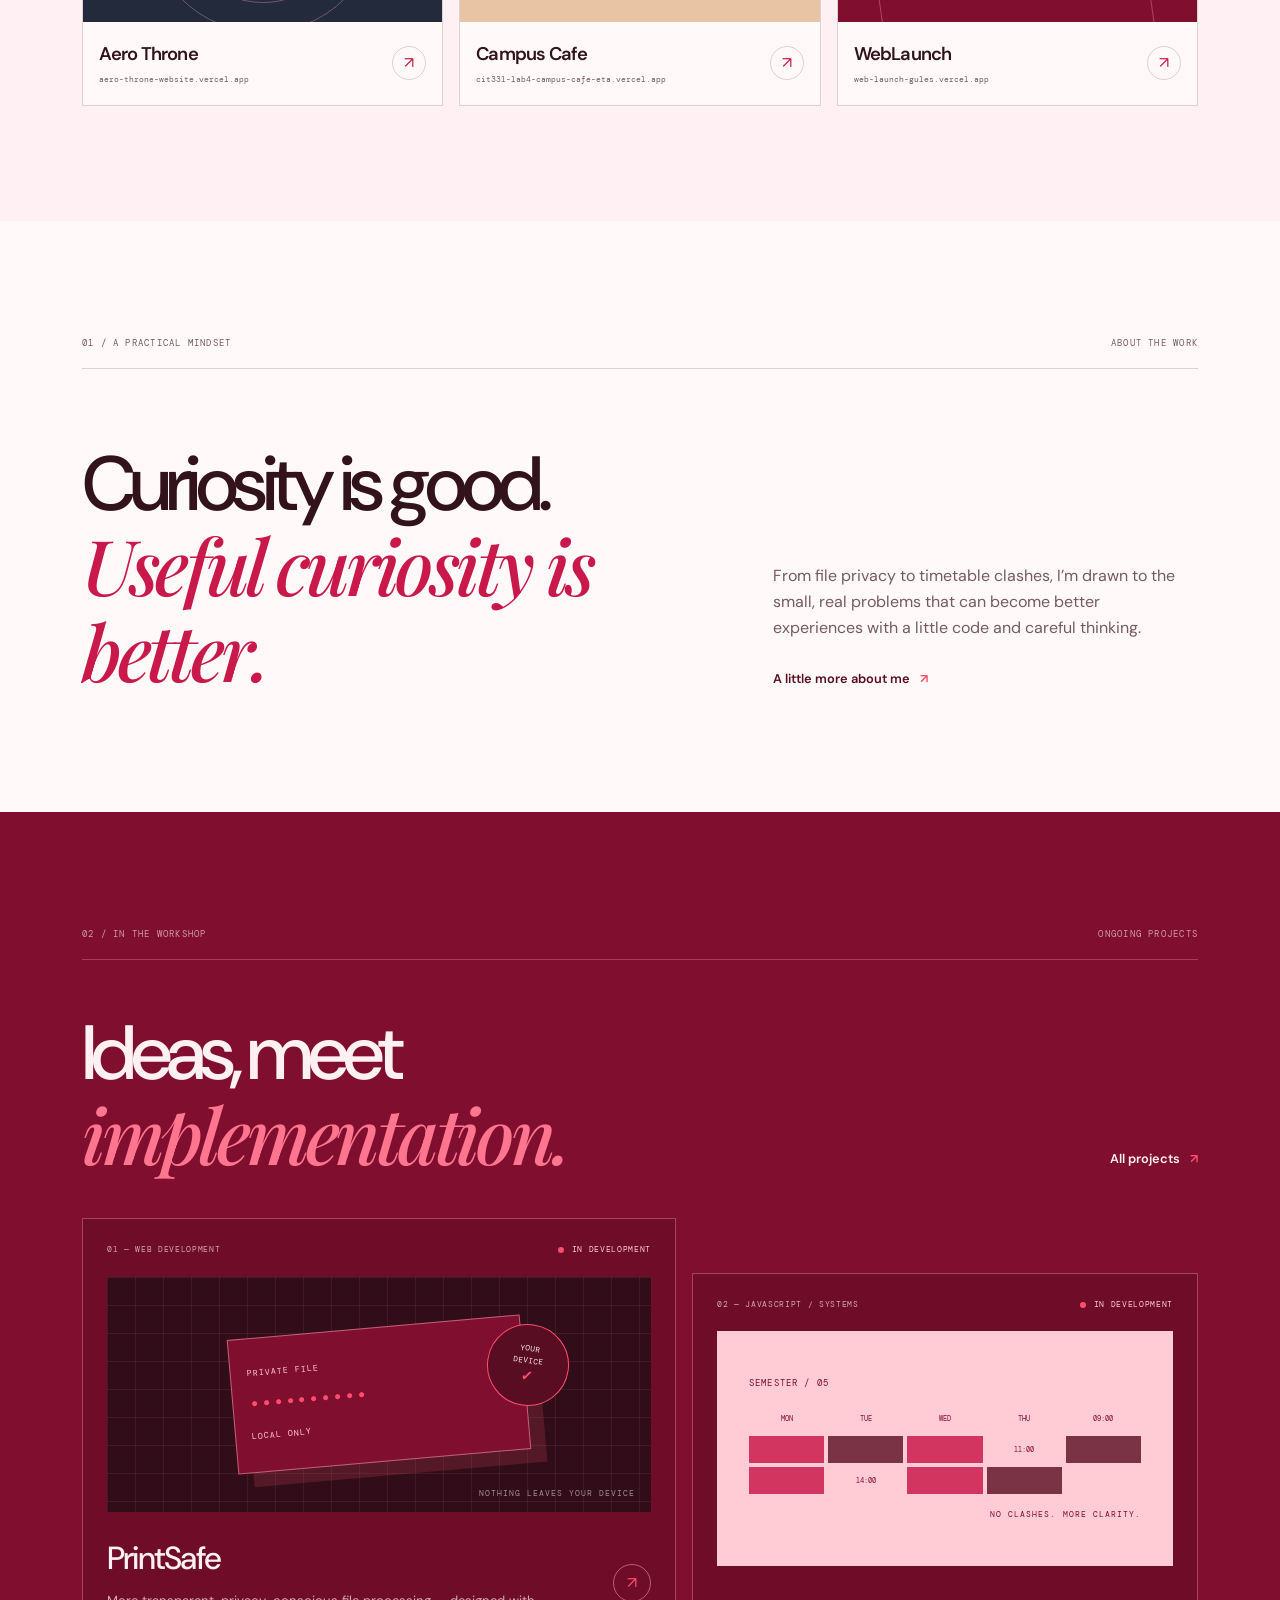
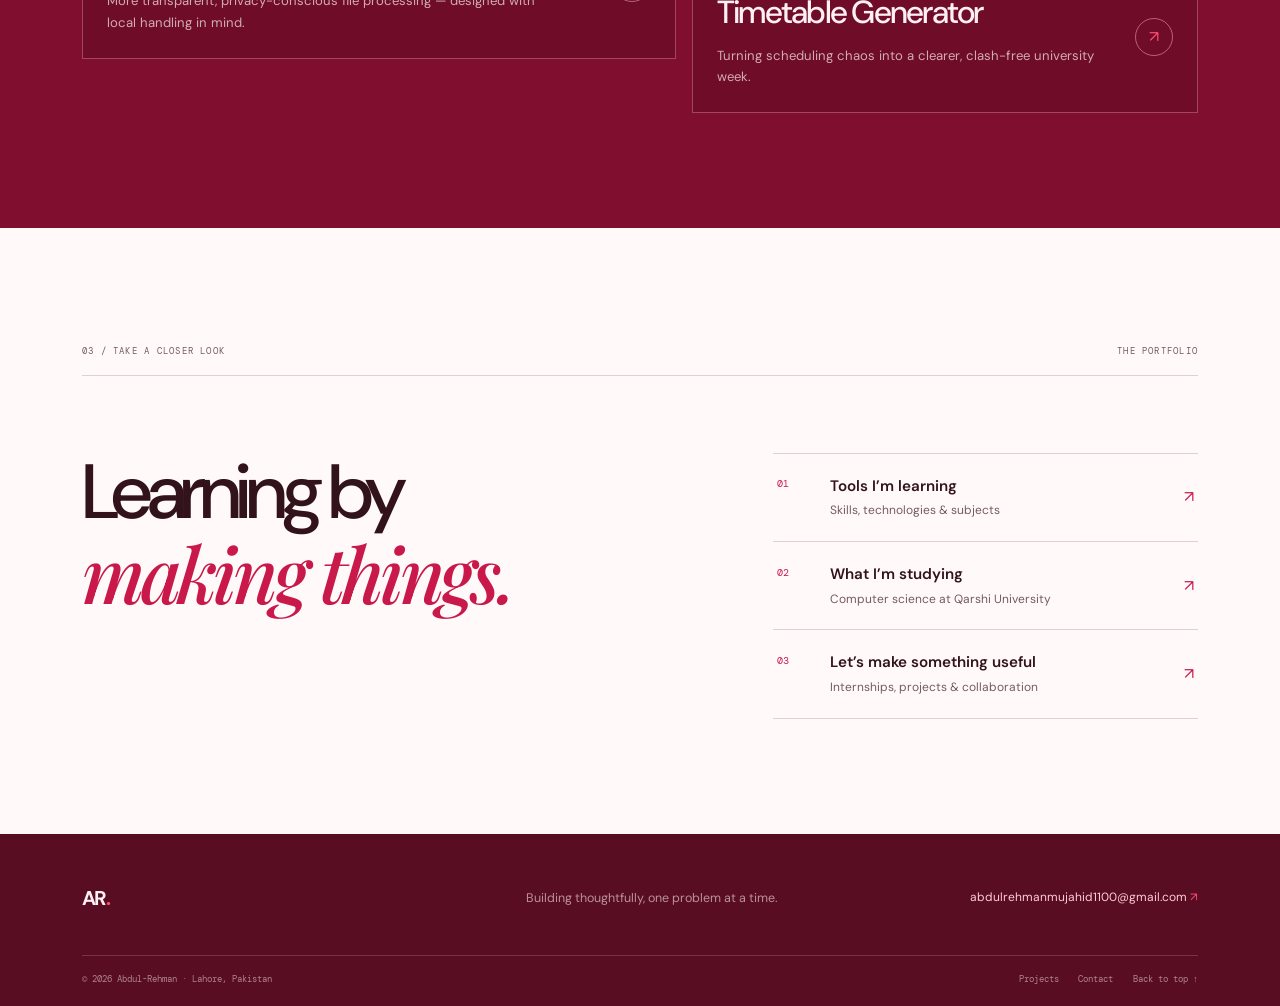
==== commit badfb52f: "version 1.1 of the cv website" ====
--- a/index.html
+++ b/index.html
@@ -14,6 +14,7 @@
   <meta property="og:description" content="Turning everyday frustrations into working solutions. Explore practical projects by Abdul-Rehman, a computer science student in Lahore.">
   <meta name="twitter:card" content="summary">
   <title>Abdul-Rehman — BSCS Student &amp; Web Developer in Lahore</title>
+  <link rel="icon" type="image/svg+xml" href="images/favicon.svg">
   <link rel="preconnect" href="https://fonts.googleapis.com">
   <link rel="preconnect" href="https://fonts.gstatic.com" crossorigin>
   <link href="https://fonts.googleapis.com/css2?family=DM+Mono:wght@400;500&family=DM+Sans:wght@400;500;600;700&family=Playfair+Display:ital,wght@1,500&display=swap" rel="stylesheet">
@@ -44,10 +45,10 @@
   <div class="scroll-progress" aria-hidden="true"><span></span></div>
   <header class="site-header site-header--dark">
     <div class="nav-wrap">
-      <a class="brand brand--light" href="index.html" aria-label="Abdul-Rehman home"><span class="brand-mark">AR</span><span>Abdul-Rehman<span class="brand-dot">.</span></span></a>
+      <a class="brand brand--light" href="index.html" aria-label="Abdul-Rehman, back to top"><span class="brand-wordmark">AR<span class="brand-dot">.</span></span></a>
       <button class="menu-toggle" type="button" aria-expanded="false" aria-controls="primary-nav" aria-label="Open navigation menu"><span></span><span></span></button>
       <nav class="primary-nav" id="primary-nav" aria-label="Primary navigation">
-        <a href="index.html" aria-current="page">Home</a><a href="html/about.html">About</a><a href="html/projects.html">Projects</a><a href="html/skills.html">Skills</a><a href="html/education.html">Education</a><a href="html/contact.html">Contact</a>
+        <a href="html/about.html">About</a><a href="index.html#live-sites">Live Sites</a><a href="html/projects.html">Projects</a><a href="html/skills.html">Skills</a><a href="html/education.html">Education</a><a href="html/contact.html">Contact</a>
       </nav>
       <a class="nav-cta" href="html/contact.html">Let’s talk <span aria-hidden="true">↗</span></a>
     </div>
@@ -72,6 +73,25 @@
         </div>
       </div>
       <div class="hero-bottom"><span>SCROLL TO EXPLORE</span><span class="hero-bottom-line"></span><span>01 — 06</span></div>
+    </section>
+
+    <section class="live-sites-section section-pad" id="live-sites" aria-labelledby="live-sites-title">
+      <div class="section-kicker" data-reveal><span>01 / LIVE ON THE WEB</span><span>SELECTED SITES</span></div>
+      <div class="live-sites-heading" data-reveal><div><h2 class="display-heading" id="live-sites-title">A few things,<br><em>out in the world.</em></h2><p>Visit these projects hosted on Vercel. Select a card to open the live website.</p></div><span class="live-sites-index">OPEN / EXTERNAL ↗</span></div>
+      <div class="live-sites-grid">
+        <a class="live-site-card" href="https://aero-throne-website.vercel.app/" target="_blank" rel="noopener noreferrer" aria-label="Open Aero Throne live website in a new tab" data-reveal>
+          <div class="live-site-preview live-site-preview--aero" aria-hidden="true"><span class="live-site-number">LIVE SITE · 01</span><span class="live-preview-label">LIVE PREVIEW</span><span class="live-preview-monogram">AT<span>✳</span></span><span class="live-preview-rule"></span></div>
+          <div class="live-site-details"><div><h3>Aero Throne</h3><span>aero-throne-website.vercel.app</span></div><span class="live-site-arrow" aria-hidden="true">↗</span></div>
+        </a>
+        <a class="live-site-card" href="https://cit331-lab4-campus-cafe-eta.vercel.app/" target="_blank" rel="noopener noreferrer" aria-label="Open Campus Cafe live website in a new tab" data-reveal data-reveal-delay="100">
+          <div class="live-site-preview live-site-preview--cafe" aria-hidden="true"><span class="live-site-number">LIVE SITE · 02</span><span class="live-preview-label">LIVE PREVIEW</span><span class="cafe-cup"><i></i></span><span class="cafe-lines"></span></div>
+          <div class="live-site-details"><div><h3>Campus Cafe</h3><span>cit331-lab4-campus-cafe-eta.vercel.app</span></div><span class="live-site-arrow" aria-hidden="true">↗</span></div>
+        </a>
+        <a class="live-site-card" href="https://web-launch-gules.vercel.app/" target="_blank" rel="noopener noreferrer" aria-label="Open WebLaunch live website in a new tab" data-reveal data-reveal-delay="120">
+          <div class="live-site-preview live-site-preview--launch" aria-hidden="true"><span class="live-site-number">LIVE SITE · 03</span><span class="live-preview-label">LIVE PREVIEW</span><span class="launch-symbol">W<span>↗</span></span><span class="launch-window"></span></div>
+          <div class="live-site-details"><div><h3>WebLaunch</h3><span>web-launch-gules.vercel.app</span></div><span class="live-site-arrow" aria-hidden="true">↗</span></div>
+        </a>
+      </div>
     </section>
 
     <section class="intro-section section-pad" aria-labelledby="intro-title">
@@ -114,7 +134,7 @@
   </main>
 
   <footer class="site-footer">
-    <div class="footer-main"><a class="brand brand--light" href="index.html"><span class="brand-mark">AR</span><span>Abdul-Rehman<span class="brand-dot">.</span></span></a><p>Building thoughtfully, one problem at a time.</p><a class="footer-email" href="mailto:abdulrehmanmujahid1100@gmail.com">abdulrehmanmujahid1100@gmail.com <span aria-hidden="true">↗</span></a></div>
+    <div class="footer-main"><a class="brand brand--light" href="index.html" aria-label="Abdul-Rehman, back to top"><span class="brand-wordmark">AR<span class="brand-dot">.</span></span></a><p>Building thoughtfully, one problem at a time.</p><a class="footer-email" href="mailto:abdulrehmanmujahid1100@gmail.com">abdulrehmanmujahid1100@gmail.com <span aria-hidden="true">↗</span></a></div>
     <div class="footer-bottom"><span>© <span data-current-year>2026</span> Abdul-Rehman · Lahore, Pakistan</span><div><a href="html/projects.html">Projects</a><a href="html/contact.html">Contact</a><a href="#main">Back to top ↑</a></div></div>
   </footer>
 </body>
--- a/css/style.css
+++ b/css/style.css
@@ -37,8 +37,8 @@
 .site-header.is-scrolled { background: transparent; }
 .nav-wrap { position: relative; width: min(100% - 2 * var(--page-gutter), 1440px); min-height: 82px; margin: auto; display: flex; align-items: center; justify-content: space-between; gap: 1.5rem; transition: width .32s ease, min-height .32s ease, margin .32s ease, padding .32s ease, border-radius .32s ease, background-color .32s ease, border-color .32s ease, box-shadow .32s ease; }
 .site-header.is-scrolled .nav-wrap { width: min(100% - 2 * var(--page-gutter) - 1rem, 1200px); min-height: 62px; margin-top: .55rem; padding: 0 clamp(1rem, 3vw, 2rem); border: 1px solid rgba(255,179,193,.28); border-radius: 999px; background: rgba(89,13,34,.97); box-shadow: 0 10px 32px rgba(49, 8, 20, .2); }
-.brand { display: inline-flex; align-items: center; gap: .7rem; font-size: .96rem; font-weight: 700; letter-spacing: -.035em; white-space: nowrap; }
-.brand-mark { width: 34px; height: 34px; display: grid; place-items: center; border: 1px solid currentColor; border-radius: 50%; font-family: var(--mono); font-size: .67rem; letter-spacing: -.08em; }
+.brand { display: inline-flex; align-items: center; font-size: 1.25rem; font-weight: 700; letter-spacing: -.075em; white-space: nowrap; }
+.brand-wordmark { display: inline-flex; align-items: baseline; }
 .brand-dot { color: var(--coral); }
 .primary-nav { display: flex; align-items: center; gap: clamp(.85rem, 2vw, 2rem); }
 .primary-nav a, .nav-cta { position: relative; font-size: .77rem; font-weight: 500; transition: color .2s ease; }
@@ -102,6 +102,40 @@
 
 .section-pad { padding: clamp(4.5rem, 9vw, 8.3rem) var(--page-gutter); }
 .section-kicker { display: flex; justify-content: space-between; gap: 1rem; padding-bottom: 1rem; border-bottom: 1px solid var(--line); color: var(--muted); font-size: .59rem; }
+.live-sites-section { background: var(--pink-white); }
+.live-sites-heading { display: flex; align-items: end; justify-content: space-between; gap: 2rem; padding: 3.2rem 0 2.2rem; }
+.live-sites-heading .display-heading em { color: var(--rose-red); }
+.live-sites-heading p { max-width: 430px; margin: 1rem 0 0; color: var(--muted); font-size: .9rem; }
+.live-sites-index { padding-bottom: .6rem; color: var(--rose-red); font-family: var(--mono); font-size: .58rem; letter-spacing: .1em; white-space: nowrap; }
+.live-sites-grid { display: grid; grid-template-columns: repeat(3, minmax(0, 1fr)); gap: 1rem; }
+.live-site-card { min-width: 0; overflow: hidden; border: 1px solid rgba(89,13,34,.18); background: var(--paper); transition: transform .3s ease, border-color .25s ease, box-shadow .3s ease; }
+.live-site-card:hover { border-color: var(--coral); box-shadow: 0 16px 38px rgba(89,13,34,.1); transform: translateY(-5px); }
+.live-site-preview { position: relative; min-height: 210px; overflow: hidden; display: grid; place-items: center; }
+.live-site-preview--aero { color: var(--pink-white); background: #232a3b; }
+.live-site-preview--aero::before, .live-site-preview--aero::after { position: absolute; width: 230px; height: 230px; border: 1px solid rgba(255,179,193,.35); border-radius: 50%; content: ""; }
+.live-site-preview--aero::after { width: 170px; height: 170px; }
+.live-site-preview--cafe { color: var(--wine-dark); background: #e9c4a4; }
+.live-site-preview--launch { color: var(--pink-white); background: var(--burgundy); }
+.live-site-number, .live-preview-label { position: absolute; top: 1rem; font-family: var(--mono); font-size: .5rem; letter-spacing: .11em; }
+.live-site-number { left: 1rem; color: rgba(255,240,243,.74); }
+.live-preview-label { right: 1rem; padding: .35rem .5rem; border: 1px solid currentColor; }
+.live-preview-monogram { position: relative; z-index: 1; font-size: clamp(3rem, 7vw, 5rem); font-weight: 600; letter-spacing: -.1em; }
+.live-preview-monogram span { margin-left: .25rem; color: var(--coral); font-size: .55em; vertical-align: top; }
+.live-preview-rule { position: absolute; bottom: 20%; width: 36%; height: 1px; background: var(--coral-soft); }
+.cafe-cup { position: relative; width: 68px; height: 62px; margin-top: 1.3rem; border: 4px solid var(--burgundy); border-top: 0; border-radius: 0 0 22px 22px; transform: rotate(-7deg); }
+.cafe-cup::before { position: absolute; top: 0; left: -6px; width: 72px; height: 4px; background: var(--burgundy); content: ""; }
+.cafe-cup::after { position: absolute; top: 11px; right: -25px; width: 22px; height: 24px; border: 4px solid var(--burgundy); border-left: 0; border-radius: 0 14px 14px 0; content: ""; }
+.cafe-cup i { position: absolute; top: -19px; left: 18px; width: 13px; height: 18px; border-left: 2px solid rgba(128,15,47,.65); border-radius: 50%; transform: rotate(12deg); }
+.cafe-lines { position: absolute; bottom: 20%; width: 42%; height: 1px; background: rgba(89,13,34,.5); box-shadow: 0 7px rgba(89,13,34,.3); }
+.launch-symbol { position: relative; z-index: 1; font-size: clamp(3rem, 7vw, 5rem); font-weight: 600; letter-spacing: -.1em; }
+.launch-symbol span { display: inline-block; margin-left: .15rem; color: var(--coral); font-size: .45em; vertical-align: top; transition: transform .25s ease; }
+.live-site-card:hover .launch-symbol span { transform: translate(5px,-5px); }
+.launch-window { position: absolute; right: 12%; bottom: -34%; width: 75%; height: 62%; border: 1px solid rgba(255,179,193,.34); transform: rotate(-8deg); }
+.live-site-details { min-width: 0; display: flex; align-items: center; justify-content: space-between; gap: .6rem; padding: 1.1rem 1rem; }
+.live-site-details h3 { margin: 0; font-size: 1.15rem; font-weight: 600; letter-spacing: -.045em; }
+.live-site-details div > span { display: block; margin-top: .2rem; overflow-wrap: anywhere; color: var(--muted); font-family: var(--mono); font-size: .53rem; }
+.live-site-arrow { width: 34px; height: 34px; flex: 0 0 auto; display: grid; place-items: center; border: 1px solid var(--line); border-radius: 50%; color: var(--rose-red); transition: color .2s, background .2s, transform .2s; }
+.live-site-card:hover .live-site-arrow { color: var(--wine-dark); background: var(--coral); transform: rotate(45deg); }
 .intro-layout, .path-layout { display: grid; grid-template-columns: 1.15fr .85fr; align-items: end; gap: clamp(2rem, 9vw, 9rem); padding-top: clamp(2.8rem, 6vw, 5.5rem); }
 .display-heading { margin: 0; font-size: clamp(2.8rem, 6vw, 6rem); font-weight: 500; line-height: 1.04; letter-spacing: -.072em; }
 .display-heading em { color: var(--rose-red); }
@@ -276,6 +310,25 @@
 .copy-button:hover { border-color: var(--coral); background: var(--pink-white); }
 .copy-feedback { min-height: 1.2rem; margin: .4rem 0 0 130px; color: var(--burgundy); font-size: .76rem; }
 .contact-note { margin-top: 2rem; padding: 1.2rem; border-left: 2px solid var(--coral); color: var(--muted); background: var(--pink-white); font-size: .84rem; }
+.booking-panel { margin-top: clamp(4rem, 8vw, 7rem); padding: clamp(1.25rem, 4vw, 3rem); border: 1px solid var(--line); background: var(--pink-white); }
+.booking-intro { display: flex; align-items: end; justify-content: space-between; gap: 2rem; padding: 2.5rem 0 1.8rem; }
+.booking-intro .display-heading { font-size: clamp(2.6rem, 5vw, 4.7rem); }
+.booking-intro .display-heading em { color: var(--rose-red); }
+.booking-intro p { max-width: 580px; margin: 1rem 0 0; color: var(--muted); font-size: .87rem; }
+.booking-marker { margin-bottom: .6rem; padding: .65rem .8rem; border: 1px solid var(--pink-light); color: var(--rose-red); font-family: var(--mono); font-size: .55rem; line-height: 1.6; letter-spacing: .1em; text-align: center; transform: rotate(4deg); }
+.booking-fields { display: grid; grid-template-columns: repeat(2, minmax(0, 1fr)); gap: 1rem; }
+.booking-fields label { display: flex; flex-direction: column; gap: .45rem; color: var(--wine-dark); font-size: .76rem; font-weight: 600; }
+.booking-fields label span { color: var(--muted); font-weight: 400; }
+.booking-fields input, .booking-fields textarea { width: 100%; min-height: 46px; padding: .7rem .75rem; border: 1px solid rgba(89,13,34,.24); border-radius: 0; color: var(--ink); background: var(--paper); font: inherit; font-size: .84rem; }
+.booking-fields textarea { min-height: 110px; resize: vertical; }
+.booking-fields input:focus, .booking-fields textarea:focus { border-color: var(--rose-red); outline: 2px solid rgba(201,24,74,.15); }
+.booking-message { grid-column: 1 / -1; }
+.booking-actions { display: flex; align-items: center; flex-wrap: wrap; gap: 1rem; margin-top: 1.3rem; }
+.booking-actions .button { border: 0; cursor: pointer; font-family: inherit; }
+.booking-privacy { color: var(--muted); font-size: .7rem; }
+.booking-status { min-height: 1.3rem; margin: .8rem 0 0; color: var(--burgundy); font-size: .78rem; }
+.booking-email-link { display: inline-flex; }
+.booking-email-link[hidden] { display: none; }
 .contact-note strong { color: var(--ink); }
 .contact-end { color: var(--pink-white); background: var(--burgundy); }
 .contact-end-inner { display: flex; align-items: center; justify-content: space-between; gap: 2rem; }
@@ -339,6 +392,10 @@
   .intro-layout, .path-layout, .content-grid, .education-layout, .contact-layout { grid-template-columns: 1fr; gap: 2.2rem; }
   .intro-copy { max-width: 570px; }
   .featured-heading { align-items: start; flex-direction: column; }
+  .live-sites-heading { align-items: start; flex-direction: column; gap: .75rem; }
+  .live-sites-grid { grid-template-columns: 1fr; }
+  .live-site-preview { min-height: 190px; }
+  .live-preview-monogram, .launch-symbol { font-size: 4rem; }
   .featured-projects { grid-template-columns: 1fr; }
   .feature-project--timetable { margin-top: 0; }
   .printsafe-art, .timetable-art { min-height: 220px; }
@@ -350,6 +407,8 @@
   .skill-group { grid-template-columns: 1fr; gap: 1rem; }
   .subject-list { grid-template-columns: repeat(2, 1fr); }
   .contact-end-inner { align-items: flex-start; flex-direction: column; }
+  .booking-intro { align-items: flex-start; }
+  .booking-marker { flex: 0 0 auto; }
   .footer-main { grid-template-columns: 1fr; gap: .8rem; }
   .footer-main p { margin-top: .2rem; }
   .footer-bottom { align-items: flex-start; flex-direction: column; }
@@ -364,6 +423,9 @@
   .project-visual { min-height: 210px; }
   .contact-row { grid-template-columns: 1fr; gap: .35rem; }
   .copy-feedback { margin-left: 0; }
+  .booking-intro { flex-direction: column; gap: 1rem; }
+  .booking-fields { grid-template-columns: 1fr; }
+  .booking-message { grid-column: auto; }
   .subject-list { grid-template-columns: 1fr; }
   .footer-bottom div { flex-wrap: wrap; gap: .8rem; }
 }
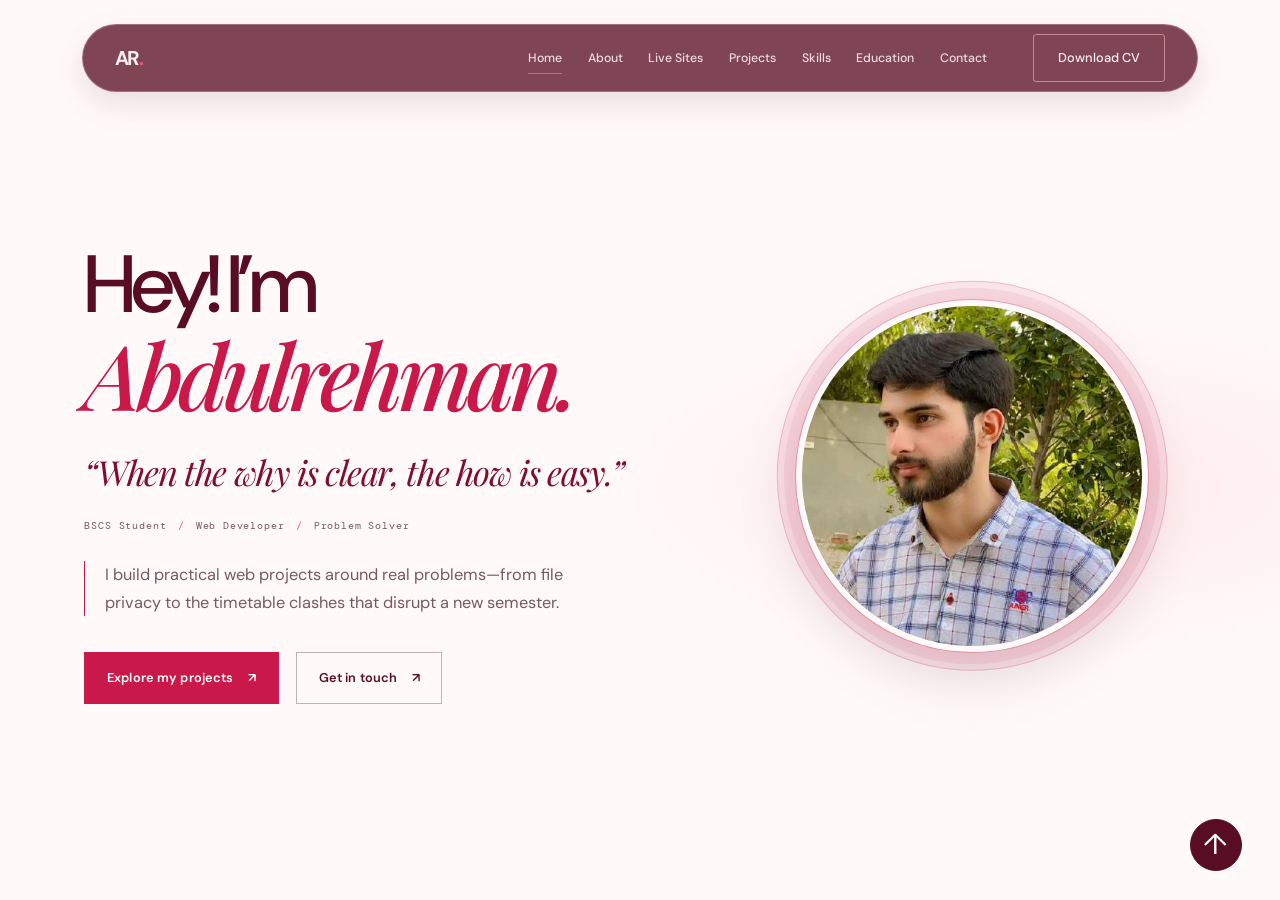
==== commit dc482bd1: "Version 1.2 of the CV webstie" ====
--- a/index.html
+++ b/index.html
@@ -43,99 +43,59 @@
 <body>
   <a class="skip-link" href="#main">Skip to content</a>
   <div class="scroll-progress" aria-hidden="true"><span></span></div>
-  <header class="site-header site-header--dark">
+  <header class="site-header site-header--dark site-header--home">
     <div class="nav-wrap">
       <a class="brand brand--light" href="index.html" aria-label="Abdul-Rehman, back to top"><span class="brand-wordmark">AR<span class="brand-dot">.</span></span></a>
       <button class="menu-toggle" type="button" aria-expanded="false" aria-controls="primary-nav" aria-label="Open navigation menu"><span></span><span></span></button>
       <nav class="primary-nav" id="primary-nav" aria-label="Primary navigation">
-        <a href="html/about.html">About</a><a href="index.html#live-sites">Live Sites</a><a href="html/projects.html">Projects</a><a href="html/skills.html">Skills</a><a href="html/education.html">Education</a><a href="html/contact.html">Contact</a>
+        <a href="index.html" aria-current="page">Home</a>
+        <a href="html/about.html">About</a>
+        <a href="html/projects.html#live-sites">Live Sites</a>
+        <a href="html/projects.html">Projects</a>
+        <a href="html/skills.html">Skills</a>
+        <a href="html/education.html">Education</a>
+        <a href="html/contact.html">Contact</a>
       </nav>
-      <a class="nav-cta" href="html/contact.html">Let’s talk <span aria-hidden="true">↗</span></a>
+      <a class="nav-cta" href="me.md" download>Download CV</a>
     </div>
   </header>
 
   <main id="main">
-    <section class="hero" aria-labelledby="hero-title">
-      <div class="hero-orbit hero-orbit--one" aria-hidden="true"></div><div class="hero-orbit hero-orbit--two" aria-hidden="true"></div>
+    <section class="hero hero-home" aria-labelledby="hero-title">
       <div class="hero-grid">
-        <div class="hero-copy" data-reveal>
-          <p class="eyebrow eyebrow--light"><span class="status-dot"></span> BSCS student · Lahore, Pakistan</p>
-          <h1 id="hero-title">I turn everyday<br>frustrations into<br><em>working solutions.</em></h1>
-          <p class="hero-intro">I’m Abdul-Rehman — a computer science student and web developer who likes making technology useful, thoughtful, and easy to use.</p>
-          <div class="hero-actions"><a class="button button--coral" href="html/projects.html">Explore my projects <span aria-hidden="true">↗</span></a><a class="text-link text-link--light" href="html/contact.html">Get in touch <span aria-hidden="true">→</span></a></div>
-          <div class="hero-note"><span class="note-rule"></span><span>Qarshi University <b>·</b> Semester 5</span></div>
+        <div class="hero-copy">
+          <h1 id="hero-title">
+            <span class="hero-greeting">Hey! I’m</span>
+            <span class="hero-name">Abdulrehman.</span>
+          </h1>
+          <p class="hero-quote">“When the why is clear, the how is easy.”</p>
+          <div class="hero-meta" aria-label="Professional summary">
+            <span>BSCS Student</span>
+            <span>/</span>
+            <span>Web Developer</span>
+            <span>/</span>
+            <span>Problem Solver</span>
+          </div>
+          <p class="hero-intro">
+            I build practical web projects around real problems—from file privacy to the timetable clashes that disrupt a new semester.
+          </p>
+          <div class="hero-actions">
+            <a class="button button--coral" href="html/projects.html">Explore my projects <span aria-hidden="true">↗</span></a>
+            <a class="button button--ghost" href="html/contact.html">Get in touch <span aria-hidden="true">↗</span></a>
+          </div>
         </div>
-        <div class="hero-visual" data-reveal data-reveal-delay="120">
-          <div class="portrait-frame"><div class="portrait-topline"><span>FIG. 01 — THE BUILDER</span><span>PK / LHR</span></div><img src="images/me.webp" alt="Portrait of Abdul-Rehman" width="520" height="650" fetchpriority="high"><span class="portrait-index">01</span></div>
-          <span class="float-label float-label--top">BUILD WITH PURPOSE <span>↘</span></span>
-          <span class="float-label float-label--side">WEB / CODE / IDEAS</span>
-          <span class="hero-stamp" aria-hidden="true"><span>MAKE IT</span><span>USEFUL</span><b>✳</b></span>
+
+        <div class="hero-visual" aria-label="Portrait section">
+          <div class="hero-orbit hero-orbit--one" aria-hidden="true"></div>
+          <div class="hero-orbit hero-orbit--two" aria-hidden="true"></div>
+          <div class="portrait-frame">
+            <img src="images/me.webp" alt="Portrait of Abdul-Rehman" width="520" height="650" fetchpriority="high">
+          </div>
         </div>
       </div>
-      <div class="hero-bottom"><span>SCROLL TO EXPLORE</span><span class="hero-bottom-line"></span><span>01 — 06</span></div>
-    </section>
-
-    <section class="live-sites-section section-pad" id="live-sites" aria-labelledby="live-sites-title">
-      <div class="section-kicker" data-reveal><span>01 / LIVE ON THE WEB</span><span>SELECTED SITES</span></div>
-      <div class="live-sites-heading" data-reveal><div><h2 class="display-heading" id="live-sites-title">A few things,<br><em>out in the world.</em></h2><p>Visit these projects hosted on Vercel. Select a card to open the live website.</p></div><span class="live-sites-index">OPEN / EXTERNAL ↗</span></div>
-      <div class="live-sites-grid">
-        <a class="live-site-card" href="https://aero-throne-website.vercel.app/" target="_blank" rel="noopener noreferrer" aria-label="Open Aero Throne live website in a new tab" data-reveal>
-          <div class="live-site-preview live-site-preview--aero" aria-hidden="true"><span class="live-site-number">LIVE SITE · 01</span><span class="live-preview-label">LIVE PREVIEW</span><span class="live-preview-monogram">AT<span>✳</span></span><span class="live-preview-rule"></span></div>
-          <div class="live-site-details"><div><h3>Aero Throne</h3><span>aero-throne-website.vercel.app</span></div><span class="live-site-arrow" aria-hidden="true">↗</span></div>
-        </a>
-        <a class="live-site-card" href="https://cit331-lab4-campus-cafe-eta.vercel.app/" target="_blank" rel="noopener noreferrer" aria-label="Open Campus Cafe live website in a new tab" data-reveal data-reveal-delay="100">
-          <div class="live-site-preview live-site-preview--cafe" aria-hidden="true"><span class="live-site-number">LIVE SITE · 02</span><span class="live-preview-label">LIVE PREVIEW</span><span class="cafe-cup"><i></i></span><span class="cafe-lines"></span></div>
-          <div class="live-site-details"><div><h3>Campus Cafe</h3><span>cit331-lab4-campus-cafe-eta.vercel.app</span></div><span class="live-site-arrow" aria-hidden="true">↗</span></div>
-        </a>
-        <a class="live-site-card" href="https://web-launch-gules.vercel.app/" target="_blank" rel="noopener noreferrer" aria-label="Open WebLaunch live website in a new tab" data-reveal data-reveal-delay="120">
-          <div class="live-site-preview live-site-preview--launch" aria-hidden="true"><span class="live-site-number">LIVE SITE · 03</span><span class="live-preview-label">LIVE PREVIEW</span><span class="launch-symbol">W<span>↗</span></span><span class="launch-window"></span></div>
-          <div class="live-site-details"><div><h3>WebLaunch</h3><span>web-launch-gules.vercel.app</span></div><span class="live-site-arrow" aria-hidden="true">↗</span></div>
-        </a>
-      </div>
-    </section>
-
-    <section class="intro-section section-pad" aria-labelledby="intro-title">
-      <div class="section-kicker" data-reveal><span>01 / A PRACTICAL MINDSET</span><span>ABOUT THE WORK</span></div>
-      <div class="intro-layout">
-        <h2 class="display-heading" id="intro-title" data-reveal>Curiosity is good.<br><em>Useful curiosity is better.</em></h2>
-        <div class="intro-copy" data-reveal data-reveal-delay="100"><p>From file privacy to timetable clashes, I’m drawn to the small, real problems that can become better experiences with a little code and careful thinking.</p><a class="arrow-link" href="html/about.html">A little more about me <span aria-hidden="true">↗</span></a></div>
-      </div>
-    </section>
-
-    <section class="featured-section" aria-labelledby="featured-title">
-      <div class="section-pad featured-inner">
-        <div class="section-kicker section-kicker--light" data-reveal><span>02 / IN THE WORKSHOP</span><span>ONGOING PROJECTS</span></div>
-        <div class="featured-heading" data-reveal><h2 id="featured-title" class="display-heading display-heading--light">Ideas, meet<br><em>implementation.</em></h2><a class="text-link text-link--light featured-all" href="html/projects.html">All projects <span aria-hidden="true">↗</span></a></div>
-        <div class="featured-projects">
-          <a class="feature-project feature-project--printsafe" href="html/projects.html#printsafe" data-reveal>
-            <div class="project-meta"><span>01 — WEB DEVELOPMENT</span><span class="project-status"><i></i> IN DEVELOPMENT</span></div>
-            <div class="printsafe-art" aria-hidden="true"><div class="file-sheet"><span>PRIVATE FILE</span><b>••••••••••</b><i>LOCAL ONLY</i></div><div class="privacy-seal">YOUR<br>DEVICE<br><strong>✓</strong></div><span class="art-caption">NOTHING LEAVES YOUR DEVICE</span></div>
-            <div class="feature-project-bottom"><div><h3>PrintSafe</h3><p>More transparent, privacy-conscious file processing — designed with local handling in mind.</p></div><span class="round-arrow" aria-hidden="true">↗</span></div>
-          </a>
-          <a class="feature-project feature-project--timetable" href="html/projects.html#timetable" data-reveal data-reveal-delay="100">
-            <div class="project-meta"><span>02 — JAVASCRIPT / SYSTEMS</span><span class="project-status"><i></i> IN DEVELOPMENT</span></div>
-            <div class="timetable-art" aria-hidden="true"><div class="table-label">SEMESTER / 05</div><div class="schedule-grid"><span>MON</span><span>TUE</span><span>WED</span><span>THU</span><span>09:00</span><b></b><i></i><b></b><span>11:00</span><i></i><b></b><span>14:00</span><b></b><i></i></div><span class="table-note">NO CLASHES. MORE CLARITY.</span></div>
-            <div class="feature-project-bottom"><div><h3>Timetable Generator</h3><p>Turning scheduling chaos into a clearer, clash-free university week.</p></div><span class="round-arrow" aria-hidden="true">↗</span></div>
-          </a>
-        </div>
-      </div>
-    </section>
-
-    <section class="path-section section-pad" aria-labelledby="path-title">
-      <div class="section-kicker" data-reveal><span>03 / TAKE A CLOSER LOOK</span><span>THE PORTFOLIO</span></div>
-      <div class="path-layout"><h2 class="display-heading" id="path-title" data-reveal>Learning by<br><em>making things.</em></h2>
-        <div class="path-list" data-reveal data-reveal-delay="100">
-          <a href="html/skills.html"><span class="path-number">01</span><span><b>Tools I’m learning</b><small>Skills, technologies &amp; subjects</small></span><span class="path-arrow">↗</span></a>
-          <a href="html/education.html"><span class="path-number">02</span><span><b>What I’m studying</b><small>Computer science at Qarshi University</small></span><span class="path-arrow">↗</span></a>
-          <a href="html/contact.html"><span class="path-number">03</span><span><b>Let’s make something useful</b><small>Internships, projects &amp; collaboration</small></span><span class="path-arrow">↗</span></a>
-        </div>
-      </div>
+      <button class="scroll-up" type="button" aria-label="Scroll to top">↑</button>
     </section>
   </main>
 
-  <footer class="site-footer">
-    <div class="footer-main"><a class="brand brand--light" href="index.html" aria-label="Abdul-Rehman, back to top"><span class="brand-wordmark">AR<span class="brand-dot">.</span></span></a><p>Building thoughtfully, one problem at a time.</p><a class="footer-email" href="mailto:abdulrehmanmujahid1100@gmail.com">abdulrehmanmujahid1100@gmail.com <span aria-hidden="true">↗</span></a></div>
-    <div class="footer-bottom"><span>© <span data-current-year>2026</span> Abdul-Rehman · Lahore, Pakistan</span><div><a href="html/projects.html">Projects</a><a href="html/contact.html">Contact</a><a href="#main">Back to top ↑</a></div></div>
-  </footer>
 </body>
 </html>
--- a/css/style.css
+++ b/css/style.css
@@ -52,53 +52,349 @@
 .nav-cta:hover span { transform: translate(2px,-2px); }
 .menu-toggle { display: none; }
 
-.hero { position: relative; min-height: min(760px, calc(100svh - 82px)); overflow: hidden; color: var(--pink-white); background: var(--wine-dark); }
-.hero::before { position: absolute; inset: 0; content: ""; opacity: .14; background-image: linear-gradient(rgba(255,179,193,.18) 1px, transparent 1px), linear-gradient(90deg, rgba(255,179,193,.18) 1px, transparent 1px); background-size: 56px 56px; mask-image: linear-gradient(90deg, black, transparent 86%); }
-.hero-grid { position: relative; z-index: 1; width: min(100% - 2 * var(--page-gutter), 1440px); min-height: inherit; margin: auto; padding: clamp(4.5rem, 10vh, 7rem) 0 5.2rem; display: grid; grid-template-columns: minmax(0, 1.12fr) minmax(300px, .88fr); align-items: center; gap: clamp(2.5rem, 8vw, 8rem); }
-.hero-copy { position: relative; z-index: 2; max-width: 760px; }
-.eyebrow, .section-kicker, .project-meta, .portrait-topline, .float-label, .hero-bottom, .table-label, .table-note, .art-caption { font-family: var(--mono); font-size: .64rem; letter-spacing: .13em; }
-.eyebrow { display: flex; align-items: center; gap: .7rem; margin: 0 0 1.55rem; }
-.eyebrow--light { color: var(--pink-light); }
-.status-dot, .project-status i { width: 7px; height: 7px; border-radius: 50%; background: var(--coral); box-shadow: 0 0 0 4px rgba(255,77,109,.13); }
-h1, h2, h3, p { margin-top: 0; }
-.hero h1 { margin: 0; font-size: clamp(3.35rem, 7.3vw, 7.2rem); font-weight: 500; line-height: .99; letter-spacing: -.075em; }
-.hero h1 em, .display-heading em { color: var(--coral-soft); font-family: var(--serif); font-weight: 500; letter-spacing: -.055em; }
-.hero-intro { max-width: 460px; margin: 1.65rem 0 0; color: rgba(255,240,243,.73); font-size: clamp(.98rem, 1.35vw, 1.1rem); line-height: 1.75; }
-.hero-actions { display: flex; align-items: center; flex-wrap: wrap; gap: 1.55rem; margin-top: 2rem; }
-.button { min-height: 50px; display: inline-flex; align-items: center; justify-content: center; gap: 1rem; padding: .8rem 1.15rem; font-size: .78rem; font-weight: 700; transition: transform .2s ease, box-shadow .2s ease, background .2s ease; }
-.button:hover { transform: translateY(-3px); box-shadow: 0 10px 24px rgba(0,0,0,.18); }
-.button span { transition: transform .2s ease; }
-.button:hover span { transform: translate(3px,-3px); }
-.button--coral { color: var(--wine-dark); background: var(--coral); }
-.button--coral:hover { background: var(--coral-soft); }
-.button--outline { border: 1px solid rgba(255,179,193,.55); color: var(--pink-white); }
-.button--outline:hover { border-color: var(--coral); }
-.text-link, .arrow-link { display: inline-flex; align-items: center; gap: .65rem; font-size: .8rem; font-weight: 600; }
-.text-link span, .arrow-link span { display: inline-block; color: var(--coral); transition: transform .2s ease; }
-.text-link:hover span, .arrow-link:hover span { transform: translate(4px,-2px); }
-.text-link--light { color: var(--pink-white); }
-.hero-note { display: flex; align-items: center; gap: .75rem; margin-top: 3.2rem; color: rgba(255,240,243,.62); font-family: var(--mono); font-size: .62rem; letter-spacing: .045em; }
-.hero-note b { padding: 0 .3rem; color: var(--coral); }
-.note-rule { width: 32px; height: 1px; background: var(--coral); }
-.hero-visual { position: relative; width: min(100%, 410px); justify-self: center; padding: 1.45rem 1.4rem 1.55rem; }
-.portrait-frame { position: relative; padding: .7rem; border: 1px solid rgba(255,179,193,.65); background: rgba(128,15,47,.5); transform: rotate(2deg); transition: transform .45s cubic-bezier(.2,.8,.2,1); }
-.hero-visual:hover .portrait-frame { transform: rotate(0) translateY(-5px); }
-.portrait-frame::after { position: absolute; z-index: -1; inset: 15px -15px -15px 15px; border: 1px solid var(--coral); content: ""; }
-.portrait-topline { display: flex; justify-content: space-between; padding: .45rem .15rem .65rem; color: var(--pink-light); font-size: .52rem; letter-spacing: .09em; }
-.portrait-frame img { width: 100%; height: clamp(300px, 42vw, 490px); object-fit: cover; object-position: center 35%; background: var(--burgundy); }
-.portrait-index { position: absolute; right: .75rem; bottom: .65rem; color: rgba(255,240,243,.72); font-family: var(--mono); font-size: .65rem; }
-.float-label { position: absolute; z-index: 2; padding: .6rem .75rem; color: var(--wine-dark); background: var(--pink-light); font-size: .55rem; letter-spacing: .12em; }
-.float-label--top { top: 10%; right: -7%; transform: rotate(4deg); }
-.float-label--top span { padding-left: .5rem; color: var(--rose-red); }
-.float-label--side { bottom: 11%; left: -10%; color: var(--pink-white); background: var(--rose-red); transform: rotate(-5deg); }
-.hero-stamp { position: absolute; right: -3%; bottom: -7%; width: 89px; height: 89px; display: flex; flex-direction: column; align-items: center; justify-content: center; border: 1px solid var(--coral); border-radius: 50%; color: var(--pink-white); background: var(--wine-dark); font-family: var(--mono); font-size: .5rem; letter-spacing: .12em; line-height: 1.5; transform: rotate(11deg); }
-.hero-stamp b { color: var(--coral); font-size: 1rem; }
-.hero-orbit { position: absolute; border: 1px solid rgba(255,117,143,.2); border-radius: 50%; pointer-events: none; }
-.hero-orbit--one { width: 520px; height: 520px; top: -300px; right: -170px; }
-.hero-orbit--two { width: 350px; height: 350px; bottom: -240px; left: 35%; }
-.hero-bottom { position: absolute; right: var(--page-gutter); bottom: 1.35rem; left: var(--page-gutter); display: flex; align-items: center; gap: 1rem; color: rgba(255,240,243,.5); font-size: .55rem; }
-.hero-bottom-line { width: min(110px, 16vw); height: 1px; background: rgba(255,179,193,.42); }
-.hero-bottom span:last-child { margin-left: auto; }
+.site-header {
+  border-bottom: 1px solid rgba(255, 204, 213, 0.18);
+}
+
+.site-header--home {
+  position: sticky;
+  top: 16px;
+  height: 64px;
+  margin-top: 16px;
+  border-bottom: 0;
+  background: transparent;
+}
+
+.site-header--home .nav-wrap,
+.site-header--home.is-scrolled .nav-wrap {
+  width: min(100% - 2 * var(--page-gutter), 1440px);
+  min-height: 64px;
+  margin: 0 auto;
+  padding: 0 clamp(1.25rem, 3vw, 2.5rem);
+  border: 1px solid rgba(255, 179, 193, 0.28);
+  border-radius: 999px;
+  background: var(--wine-dark);
+  box-shadow: none;
+  transition: none;
+}
+
+.primary-nav {
+  margin-left: auto;
+  margin-right: 1.2rem;
+}
+
+.nav-cta {
+  min-width: 132px;
+  padding: 0.8rem 1.1rem;
+  border: 1px solid rgba(255, 179, 193, 0.45);
+  border-radius: 4px;
+  color: var(--pink-white);
+  background: rgba(255, 255, 255, 0.02);
+  font-size: 0.8rem;
+  text-align: center;
+}
+
+.hero-home {
+  position: relative;
+  min-height: calc(100vh - 82px);
+  overflow: hidden;
+  color: var(--pink-white);
+  background: var(--wine-dark);
+}
+
+.hero-home::before {
+  position: absolute;
+  inset: 0;
+  content: "";
+  opacity: 0.22;
+  background-image: linear-gradient(rgba(255, 179, 193, 0.15) 1px, transparent 1px), linear-gradient(90deg, rgba(255, 179, 193, 0.15) 1px, transparent 1px);
+  background-size: 56px 56px;
+  mask-image: linear-gradient(90deg, black, transparent 86%);
+}
+
+.hero-home .hero-grid {
+  position: relative;
+  z-index: 1;
+  width: min(100% - 2 * var(--page-gutter), 1440px);
+  min-height: inherit;
+  margin: auto;
+  padding: clamp(4rem, 8vh, 6rem) 0 4rem;
+  display: grid;
+  grid-template-columns: minmax(0, 1.15fr) minmax(320px, 0.85fr);
+  align-items: center;
+  gap: clamp(2rem, 6vw, 6rem);
+}
+
+.hero-home .hero-copy {
+  position: relative;
+  z-index: 2;
+  max-width: 680px;
+  padding-left: clamp(0rem, 0.2vw, 0.25rem);
+}
+
+.hero-home h1 {
+  margin: 0;
+  font-size: clamp(4.2rem, 7vw, 9rem);
+  font-weight: 500;
+  line-height: 0.84;
+  letter-spacing: -0.085em;
+  white-space: nowrap;
+}
+
+.hero-greeting {
+  display: block;
+  color: var(--pink-white);
+  font-family: var(--sans);
+  font-size: 0.92em;
+  font-weight: 500;
+  letter-spacing: -0.065em;
+}
+
+.hero-name {
+  display: block;
+  color: #f4c6d5;
+  font-family: var(--serif);
+  font-size: 1.02em;
+  font-style: italic;
+  font-weight: 500;
+  letter-spacing: -0.065em;
+  line-height: 0.92;
+}
+
+.hero-quote {
+  margin: 2.1rem 0 0;
+  max-width: 640px;
+  color: rgba(255, 240, 243, 0.85);
+  font-family: var(--serif);
+  font-size: clamp(2rem, 2.5vw, 3.25rem);
+  font-style: italic;
+  line-height: 1.08;
+  letter-spacing: -0.04em;
+}
+
+.hero-meta {
+  display: flex;
+  flex-wrap: wrap;
+  align-items: center;
+  gap: 0.7rem;
+  margin-top: 1.8rem;
+  color: rgba(255, 240, 243, 0.8);
+  font-family: var(--mono);
+  font-size: 0.65rem;
+  letter-spacing: 0.08em;
+  text-transform: none;
+}
+
+.hero-meta span:nth-child(2n) {
+  color: var(--coral);
+}
+
+.hero-intro {
+  max-width: 480px;
+  margin: 1.7rem 0 0;
+  padding-left: 1.25rem;
+  border-left: 1px solid rgba(255, 179, 193, 0.6);
+  color: rgba(255, 240, 243, 0.7);
+  font-size: 1.02rem;
+  line-height: 1.7;
+}
+
+.hero-actions {
+  display: flex;
+  align-items: center;
+  flex-wrap: wrap;
+  gap: 1.1rem;
+  margin-top: 2.2rem;
+}
+
+.button {
+  min-height: 52px;
+  display: inline-flex;
+  align-items: center;
+  justify-content: center;
+  gap: 0.9rem;
+  padding: 0.8rem 1.35rem;
+  border: 1px solid rgba(255, 179, 193, 0.5);
+  font-size: 0.8rem;
+  font-weight: 600;
+  letter-spacing: 0.01em;
+  transition: transform 0.2s ease, box-shadow 0.2s ease, background 0.2s ease, border-color 0.2s ease;
+}
+
+.button:hover {
+  transform: translateY(-2px);
+}
+
+.button--coral {
+  border-color: transparent;
+  color: var(--wine-dark);
+  background: #ff5f7f;
+}
+
+.button--coral:hover {
+  background: #ff7d9a;
+}
+
+.button--ghost {
+  color: var(--pink-white);
+  background: transparent;
+}
+
+.button--ghost:hover {
+  border-color: rgba(255, 179, 193, 0.9);
+}
+
+.button span {
+  color: inherit;
+  transition: transform 0.2s ease;
+}
+
+.button:hover span {
+  transform: translate(3px, -2px);
+}
+
+.hero-home .hero-visual {
+  position: relative;
+  width: min(100%, 530px);
+  min-height: 560px;
+  margin-left: auto;
+  display: flex;
+  align-items: center;
+  justify-content: center;
+}
+
+.hero-home .hero-visual::before,
+.hero-home .hero-visual::after {
+  position: absolute;
+  content: "+";
+  color: rgba(255, 204, 213, 0.5);
+  font-size: 1.3rem;
+  line-height: 1;
+}
+
+.hero-home .hero-visual::before {
+  top: 16%;
+  left: 18%;
+}
+
+.hero-home .hero-visual::after {
+  right: 18%;
+  bottom: 18%;
+}
+
+.hero-orbit {
+  position: absolute;
+  border: 1px solid rgba(255, 117, 143, 0.24);
+  border-radius: 50%;
+  pointer-events: none;
+}
+
+.hero-orbit--one {
+  width: 500px;
+  height: 500px;
+  top: 12px;
+  right: 10px;
+}
+
+.hero-orbit--two {
+  width: 350px;
+  height: 350px;
+  top: 130px;
+  left: 90px;
+}
+
+.portrait-frame {
+  position: relative;
+  z-index: 2;
+  width: min(100%, 345px);
+  height: min(100%, 345px);
+  overflow: hidden;
+  border: 2px solid rgba(255, 179, 193, 0.7);
+  border-radius: 50%;
+  background: rgba(128, 15, 47, 0.45);
+  box-shadow: 0 0 0 7px rgba(255, 179, 193, 0.08);
+}
+
+.portrait-frame img {
+  width: 100%;
+  height: 100%;
+  object-fit: cover;
+  object-position: center 20%;
+}
+
+.scroll-up {
+  position: absolute;
+  right: clamp(1.25rem, 3vw, 3rem);
+  bottom: 1.2rem;
+  width: 52px;
+  height: 52px;
+  border: 1px solid rgba(255, 179, 193, 0.65);
+  border-radius: 50%;
+  color: var(--wine-dark);
+  background: rgba(255, 240, 243, 0.95);
+  font-size: 1.8rem;
+  line-height: 1;
+  cursor: pointer;
+}
+
+@media (max-width: 980px) {
+  .primary-nav {
+    display: none;
+  }
+
+  .hero-home .hero-grid {
+    grid-template-columns: 1fr;
+    padding-top: 3.5rem;
+  }
+
+  .hero-home .hero-copy {
+    max-width: 100%;
+  }
+
+  .hero-home h1 {
+    white-space: normal;
+  }
+
+  .hero-home .hero-visual {
+    margin: 0 auto;
+    min-height: 420px;
+  }
+}
+
+@media (max-width: 640px) {
+  .nav-wrap {
+    padding: 0 1rem;
+  }
+
+  .nav-cta {
+    min-width: unset;
+    padding: 0.7rem 0.85rem;
+    font-size: 0.7rem;
+  }
+
+  .hero-home {
+    min-height: auto;
+  }
+
+  .hero-quote {
+    font-size: 1.7rem;
+  }
+
+  .hero-meta {
+    gap: 0.4rem;
+    font-size: 0.58rem;
+  }
+
+  .hero-home .hero-grid {
+    width: min(100% - 1.4rem, 720px);
+  }
+
+  .scroll-up {
+    width: 46px;
+    height: 46px;
+    font-size: 1.5rem;
+  }
+}
 
 .section-pad { padding: clamp(4.5rem, 9vw, 8.3rem) var(--page-gutter); }
 .section-kicker { display: flex; justify-content: space-between; gap: 1rem; padding-bottom: 1rem; border-bottom: 1px solid var(--line); color: var(--muted); font-size: .59rem; }
@@ -369,7 +665,7 @@
   :root { --page-gutter: 1.35rem; }
   .site-header { height: 70px; }
   .nav-wrap { min-height: 70px; }
-  .site-header.is-scrolled .nav-wrap { width: calc(100% - 2 * var(--page-gutter) - .5rem); min-height: 58px; margin-top: .35rem; padding: 0 .85rem; border-radius: 2rem; }
+  .site-header.is-scrolled:not(.site-header--home) .nav-wrap { width: calc(100% - 2 * var(--page-gutter) - .5rem); min-height: 58px; margin-top: .35rem; padding: 0 .85rem; border-radius: 2rem; }
   .menu-toggle { width: 42px; height: 42px; display: flex; flex-direction: column; align-items: center; justify-content: center; gap: 6px; margin-left: auto; border: 1px solid rgba(255,179,193,.38); color: white; background: transparent; cursor: pointer; }
   .menu-toggle span { width: 17px; height: 1px; background: currentColor; transition: transform .2s; }
   .menu-toggle[aria-expanded="true"] span:first-child { transform: translateY(3.5px) rotate(45deg); }
@@ -413,6 +709,1088 @@
   .footer-main p { margin-top: .2rem; }
   .footer-bottom { align-items: flex-start; flex-direction: column; }
 }
+
+.site-header--home {
+  position: relative;
+  top: auto;
+  height: auto;
+  margin: 0;
+  padding: 1.1rem 0 0;
+  border: 0;
+  background: var(--paper);
+}
+
+.site-header--home .nav-wrap,
+.site-header--home.is-scrolled .nav-wrap {
+  width: min(100% - 2 * var(--page-gutter), 1440px);
+  min-height: 72px;
+  margin: 0 auto;
+  padding: 0;
+  border: 0;
+  border-radius: 0;
+  background: transparent;
+  box-shadow: none;
+  transition: none;
+}
+
+.site-header--home .brand {
+  color: var(--wine-dark);
+}
+
+.site-header--home .primary-nav {
+  display: flex;
+  margin: 0 1.4rem 0 auto;
+}
+
+.site-header--home .primary-nav a {
+  color: var(--muted);
+}
+
+.site-header--home .primary-nav a:hover,
+.site-header--home .primary-nav a[aria-current="page"] {
+  color: var(--wine-dark);
+}
+
+.site-header--home .nav-cta {
+  min-width: 132px;
+  padding: 0.75rem 1rem;
+  border: 1px solid rgba(89, 13, 34, 0.36);
+  border-radius: 3px;
+  color: var(--wine-dark);
+  background: transparent;
+}
+
+.site-header--home .nav-cta:hover {
+  border-color: var(--wine-dark);
+  background: rgba(89, 13, 34, 0.05);
+}
+
+.site-header--home .menu-toggle {
+  display: none;
+}
+
+.hero-home {
+  min-height: calc(100svh - 90px);
+  color: var(--ink);
+  background:
+    radial-gradient(ellipse at 82% 50%, rgba(255, 204, 213, 0.35), transparent 32%),
+    var(--paper);
+}
+
+.hero-home::before {
+  display: none;
+}
+
+.hero-home .hero-grid {
+  width: min(100% - 2 * var(--page-gutter), 1440px);
+  min-height: inherit;
+  padding: clamp(2.5rem, 6vh, 5rem) 0 clamp(4rem, 8vh, 6rem);
+  grid-template-columns: minmax(0, 1.12fr) minmax(320px, 0.88fr);
+  gap: clamp(2.5rem, 7vw, 7rem);
+}
+
+.hero-home .hero-copy {
+  max-width: 760px;
+}
+
+.hero-home h1 {
+  font-size: clamp(4rem, 7.2vw, 7.5rem);
+  line-height: 0.9;
+  letter-spacing: -0.075em;
+}
+
+.hero-greeting {
+  color: var(--wine-dark);
+  font-size: 0.88em;
+}
+
+.hero-name {
+  margin-top: 0.12em;
+  color: var(--rose-red);
+  font-size: 0.98em;
+}
+
+.hero-quote {
+  max-width: 650px;
+  margin-top: clamp(1.7rem, 3vw, 2.7rem);
+  color: var(--burgundy);
+  font-size: clamp(1.8rem, 2.7vw, 2.8rem);
+}
+
+.hero-meta {
+  margin-top: 1.6rem;
+  color: var(--muted);
+}
+
+.hero-intro {
+  max-width: 490px;
+  border-left-color: var(--rose-red);
+  color: var(--muted);
+}
+
+.hero-home .button--coral {
+  color: white;
+  background: var(--rose-red);
+}
+
+.hero-home .button--coral:hover {
+  background: var(--burgundy);
+}
+
+.hero-home .button--ghost {
+  border-color: rgba(89, 13, 34, 0.32);
+  color: var(--wine-dark);
+}
+
+.hero-home .button--ghost:hover {
+  border-color: var(--wine-dark);
+  background: rgba(89, 13, 34, 0.05);
+}
+
+.hero-home .hero-visual {
+  width: min(100%, 500px);
+  min-height: min(620px, 72vh);
+}
+
+.hero-home .hero-visual::before {
+  top: 50%;
+  left: 50%;
+  width: min(92%, 430px);
+  height: min(92%, 540px);
+  border-radius: 48% 48% 44% 44%;
+  background: #f5e1e2;
+  content: "";
+  transform: translate(-50%, -50%) rotate(5deg);
+}
+
+.hero-home .hero-visual::after {
+  display: none;
+}
+
+.hero-home .hero-orbit {
+  display: none;
+}
+
+.hero-home .portrait-frame {
+  width: min(78%, 365px);
+  height: min(66vh, 495px);
+  min-height: 360px;
+  border: 7px solid var(--paper);
+  border-radius: 46% 46% 5px 5px;
+  background: #ead4d5;
+  box-shadow: 0 24px 60px rgba(89, 13, 34, 0.16);
+}
+
+.hero-home .portrait-frame img {
+  object-position: center 24%;
+}
+
+.hero-home .scroll-up {
+  border-color: var(--wine-dark);
+  color: white;
+  background: var(--wine-dark);
+}
+
+@media (max-width: 980px) {
+  .site-header--home .nav-wrap,
+  .site-header--home.is-scrolled .nav-wrap {
+    position: relative;
+    min-height: 64px;
+  }
+
+  .site-header--home .menu-toggle {
+    width: 42px;
+    height: 42px;
+    display: flex;
+    flex-direction: column;
+    align-items: center;
+    justify-content: center;
+    gap: 6px;
+    margin-left: auto;
+    border: 1px solid rgba(89, 13, 34, 0.28);
+    border-radius: 3px;
+    color: var(--wine-dark);
+    background: transparent;
+    cursor: pointer;
+  }
+
+  .site-header--home .menu-toggle span {
+    width: 17px;
+    height: 1px;
+    background: currentColor;
+    transition: transform 0.2s ease;
+  }
+
+  .site-header--home .menu-toggle[aria-expanded="true"] span:first-child {
+    transform: translateY(3.5px) rotate(45deg);
+  }
+
+  .site-header--home .menu-toggle[aria-expanded="true"] span:last-child {
+    transform: translateY(-3.5px) rotate(-45deg);
+  }
+
+  .site-header--home .primary-nav,
+  .site-header--home .primary-nav.is-open {
+    position: absolute;
+    top: calc(100% + 0.5rem);
+    right: 0;
+    left: 0;
+    z-index: 3;
+    display: none;
+    flex-direction: column;
+    align-items: stretch;
+    gap: 0;
+    margin: 0;
+    padding: 0.5rem 1rem 1rem;
+    border: 1px solid var(--line);
+    border-radius: 6px;
+    background: var(--paper);
+    box-shadow: 0 14px 28px rgba(49, 8, 20, 0.12);
+  }
+
+  .site-header--home .primary-nav.is-open {
+    display: flex;
+  }
+
+  .site-header--home .primary-nav a {
+    padding: 0.7rem 0;
+    border-bottom: 1px solid var(--line);
+    color: var(--wine-dark);
+  }
+
+  .site-header--home .nav-cta {
+    display: none;
+  }
+
+  .hero-home {
+    min-height: auto;
+  }
+
+  .hero-home .hero-grid {
+    grid-template-columns: 1fr;
+    padding-top: 3rem;
+  }
+
+  .hero-home .hero-visual {
+    min-height: 460px;
+    margin: 0 auto;
+  }
+}
+
+@media (max-width: 640px) {
+  .hero-home .hero-grid {
+    width: min(100% - 2 * var(--page-gutter), 720px);
+    padding-top: 2rem;
+  }
+
+  .hero-home h1 {
+    font-size: clamp(3.5rem, 13vw, 5rem);
+  }
+
+  .hero-quote {
+    font-size: 1.7rem;
+  }
+
+  .hero-meta {
+    gap: 0.4rem;
+    font-size: 0.58rem;
+  }
+
+  .hero-home .hero-visual {
+    min-height: 390px;
+  }
+
+  .hero-home .portrait-frame {
+    width: min(78%, 320px);
+    height: 360px;
+    min-height: 0;
+  }
+}
+
+.site-header--home {
+  position: sticky;
+  top: 12px;
+  z-index: 10;
+  padding-top: 12px;
+  background: transparent;
+}
+
+.site-header--home .nav-wrap,
+.site-header--home.is-scrolled .nav-wrap {
+  min-height: 68px;
+  padding: 0 clamp(1.1rem, 3vw, 2rem);
+  border: 1px solid rgba(255, 204, 213, 0.3);
+  border-radius: 999px;
+  background: rgba(89, 13, 34, 0.76);
+  box-shadow: 0 12px 32px rgba(89, 13, 34, 0.12);
+  -webkit-backdrop-filter: blur(16px) saturate(135%);
+  backdrop-filter: blur(16px) saturate(135%);
+}
+
+.site-header--home .brand {
+  color: var(--pink-white);
+}
+
+.site-header--home .primary-nav a,
+.site-header--home .primary-nav a:hover,
+.site-header--home .primary-nav a[aria-current="page"] {
+  color: rgba(255, 240, 243, 0.88);
+}
+
+.site-header--home .nav-cta {
+  border-color: rgba(255, 204, 213, 0.52);
+  color: var(--pink-white);
+}
+
+.site-header--home .nav-cta:hover {
+  border-color: var(--pink-white);
+  background: rgba(255, 240, 243, 0.1);
+}
+
+.hero-home .hero-visual {
+  min-height: min(560px, 70vh);
+}
+
+.hero-home .hero-visual::before {
+  width: min(86%, 440px);
+  height: auto;
+  aspect-ratio: 1;
+  border: 1px solid rgba(201, 24, 74, 0.2);
+  border-radius: 50%;
+  background: rgba(201, 24, 74, 0.08);
+  transform: translate(-50%, -50%);
+}
+
+.hero-home .portrait-frame {
+  width: min(78%, 390px);
+  height: auto;
+  min-height: 0;
+  aspect-ratio: 1;
+  border: 6px solid var(--paper);
+  border-radius: 50%;
+  background: #ead4d5;
+  box-shadow:
+    0 0 0 1px rgba(201, 24, 74, 0.28),
+    0 0 0 12px rgba(201, 24, 74, 0.07),
+    0 24px 60px rgba(89, 13, 34, 0.16);
+}
+
+.hero-home .portrait-frame img {
+  object-position: center 22%;
+}
+
+@media (max-width: 980px) {
+  .site-header--home .nav-wrap,
+  .site-header--home.is-scrolled .nav-wrap {
+    padding: 0 1.25rem;
+  }
+
+  .site-header--home .menu-toggle {
+    border-color: rgba(255, 204, 213, 0.42);
+    color: var(--pink-white);
+  }
+
+  .site-header--home .primary-nav,
+  .site-header--home .primary-nav.is-open {
+    border-color: rgba(255, 204, 213, 0.24);
+    border-radius: 1rem;
+    background: rgba(89, 13, 34, 0.94);
+    box-shadow: 0 14px 28px rgba(49, 8, 20, 0.2);
+    -webkit-backdrop-filter: blur(16px);
+    backdrop-filter: blur(16px);
+  }
+
+  .site-header--home .primary-nav a {
+    border-color: rgba(255, 204, 213, 0.16);
+    color: rgba(255, 240, 243, 0.9);
+  }
+
+  .hero-home .hero-visual {
+    min-height: 460px;
+  }
+}
+
+@media (max-width: 640px) {
+  .site-header--home .nav-wrap,
+  .site-header--home.is-scrolled .nav-wrap {
+    min-height: 62px;
+  }
+
+  .hero-home .hero-visual {
+    min-height: 380px;
+  }
+
+  .hero-home .portrait-frame {
+    width: min(76%, 320px);
+  }
+}
+
+.site-header--inner {
+  position: sticky;
+  top: 12px;
+  height: auto;
+  margin-top: 12px;
+  background: transparent;
+}
+
+.site-header--inner .nav-wrap,
+.site-header--inner.is-scrolled .nav-wrap {
+  width: min(100% - 2 * var(--page-gutter), 1440px);
+  min-height: 68px;
+  margin: 0 auto;
+  padding: 0 clamp(1.1rem, 3vw, 2rem);
+  border: 1px solid rgba(255, 204, 213, 0.3);
+  border-radius: 999px;
+  color: var(--pink-white);
+  background: rgba(89, 13, 34, 0.76);
+  box-shadow: 0 12px 32px rgba(89, 13, 34, 0.12);
+  -webkit-backdrop-filter: blur(16px) saturate(135%);
+  backdrop-filter: blur(16px) saturate(135%);
+  transition: none;
+}
+
+.site-header--inner .primary-nav {
+  gap: clamp(.7rem, 1.5vw, 1.35rem);
+  margin-left: auto;
+  margin-right: 1rem;
+}
+
+.site-header--inner .primary-nav a {
+  color: rgba(255, 240, 243, 0.82);
+  font-size: .72rem;
+}
+
+.site-header--inner .primary-nav a:hover,
+.site-header--inner .primary-nav a[aria-current="page"] {
+  color: white;
+}
+
+.site-header--inner .nav-cta {
+  flex: 0 0 auto;
+}
+
+.page-hero--inner {
+  margin-top: -80px;
+  padding-top: clamp(9rem, 15vw, 13rem);
+  padding-bottom: clamp(4rem, 7vw, 6rem);
+}
+
+.page-hero--inner h1 {
+  max-width: 1050px;
+}
+
+.page-hero--inner .page-quote {
+  max-width: 690px;
+  margin: 1.7rem 0 0;
+  color: var(--coral-soft);
+  font-family: var(--serif);
+  font-size: clamp(1.5rem, 2.6vw, 2.5rem);
+  font-style: italic;
+  line-height: 1.3;
+}
+
+.page-hero--inner .page-subtitle {
+  max-width: 620px;
+  margin-top: .75rem;
+}
+
+.inner-section {
+  padding-top: clamp(4rem, 7vw, 6.5rem);
+  padding-bottom: clamp(4rem, 7vw, 6.5rem);
+}
+
+.inner-section--tint {
+  width: 100%;
+  max-width: none;
+  padding-right: max(var(--page-gutter), calc((100% - 1440px) / 2));
+  padding-left: max(var(--page-gutter), calc((100% - 1440px) / 2));
+  background: var(--pink-white);
+}
+
+.inner-section-heading {
+  margin-top: clamp(2.2rem, 4vw, 3.5rem);
+  margin-bottom: 2rem;
+  font-size: clamp(2.8rem, 5.5vw, 5.5rem);
+}
+
+.inner-two-column {
+  display: grid;
+  grid-template-columns: minmax(0, 1.1fr) minmax(280px, .75fr);
+  align-items: center;
+  gap: clamp(2rem, 8vw, 8rem);
+  padding-top: clamp(2rem, 5vw, 4rem);
+}
+
+.inner-copy {
+  max-width: 680px;
+}
+
+.inner-copy .display-heading {
+  margin-bottom: 1.5rem;
+}
+
+.inner-copy .lead,
+.inner-copy > p:not(.lead) {
+  max-width: 600px;
+  color: var(--muted);
+}
+
+.inner-copy .lead {
+  color: var(--wine-dark);
+  font-size: 1.15rem;
+  font-weight: 500;
+}
+
+.inner-portrait {
+  width: min(100%, 340px);
+  margin: 0 auto;
+  padding: .65rem;
+  border: 1px solid rgba(201, 24, 74, .2);
+  border-radius: 48% 48% 8px 8px;
+  background: white;
+  box-shadow: 0 18px 48px rgba(89, 13, 34, .1);
+}
+
+.inner-portrait img {
+  height: 390px;
+  border-radius: 45% 45% 4px 4px;
+  object-fit: cover;
+  object-position: center 24%;
+}
+
+.inner-portrait figcaption {
+  padding: .8rem .35rem .2rem;
+}
+
+.info-card-grid {
+  display: grid;
+  grid-template-columns: repeat(3, minmax(0, 1fr));
+  gap: 1rem;
+}
+
+.info-card {
+  position: relative;
+  min-width: 0;
+  padding: clamp(1.25rem, 2.7vw, 2rem);
+  border: 1px solid var(--line);
+  background: rgba(255, 255, 255, .76);
+  box-shadow: 0 10px 28px rgba(89, 13, 34, .035);
+  transition: border-color .2s ease, box-shadow .2s ease, transform .2s ease;
+}
+
+.info-card:hover {
+  border-color: rgba(201, 24, 74, .45);
+  box-shadow: 0 16px 38px rgba(89, 13, 34, .08);
+  transform: translateY(-3px);
+}
+
+.info-card .card-number {
+  display: block;
+  margin-bottom: 1.1rem;
+  color: var(--rose-red);
+  font-family: var(--mono);
+  font-size: .58rem;
+  letter-spacing: .1em;
+}
+
+.info-card h3 {
+  margin: 0 0 .65rem;
+  color: var(--wine-dark);
+  font-size: 1.3rem;
+  font-weight: 600;
+  letter-spacing: -.04em;
+  line-height: 1.25;
+}
+
+.info-card > p {
+  margin: 0;
+  color: var(--muted);
+  font-size: .88rem;
+}
+
+.info-card .project-lead {
+  margin: 0 0 .8rem;
+  color: var(--burgundy);
+  font-family: var(--serif);
+  font-size: 1.05rem;
+  font-style: italic;
+}
+
+.project-info-grid {
+  grid-template-columns: repeat(2, minmax(0, 1fr));
+  margin-top: 2.5rem;
+}
+
+.project-info-card .project-status {
+  margin-bottom: 1.2rem;
+  color: var(--muted);
+  font-family: var(--mono);
+  font-size: .55rem;
+  letter-spacing: .08em;
+}
+
+.project-info-card .tag-row {
+  margin-top: 1.2rem;
+}
+
+.project-details {
+  margin-top: 1.2rem;
+  border-top: 1px solid var(--line);
+}
+
+.project-details summary {
+  padding: .8rem 0 0;
+  color: var(--burgundy);
+  font-size: .78rem;
+  font-weight: 600;
+  cursor: pointer;
+}
+
+.project-details p {
+  margin: .7rem 0 0;
+  color: var(--muted);
+  font-size: .8rem;
+}
+
+.accordion-list {
+  margin-top: 2rem;
+  border-top: 1px solid var(--line);
+}
+
+.content-accordion {
+  border-bottom: 1px solid var(--line);
+}
+
+.content-accordion summary {
+  display: grid;
+  grid-template-columns: 3rem 1fr 24px;
+  align-items: center;
+  gap: 1rem;
+  padding: 1.15rem 0;
+  color: var(--wine-dark);
+  font-size: clamp(1rem, 1.5vw, 1.2rem);
+  font-weight: 600;
+  cursor: pointer;
+  list-style: none;
+}
+
+.content-accordion summary::-webkit-details-marker {
+  display: none;
+}
+
+.accordion-index {
+  color: var(--rose-red);
+  font-family: var(--mono);
+  font-size: .65rem;
+}
+
+.accordion-icon {
+  position: relative;
+  width: 20px;
+  height: 20px;
+  border: 1px solid rgba(89, 13, 34, .3);
+  border-radius: 50%;
+}
+
+.accordion-icon::before,
+.accordion-icon::after {
+  position: absolute;
+  top: 50%;
+  left: 50%;
+  width: 8px;
+  height: 1px;
+  content: "";
+  background: var(--burgundy);
+  transform: translate(-50%, -50%);
+}
+
+.accordion-icon::after {
+  transform: translate(-50%, -50%) rotate(90deg);
+  transition: transform .18s ease;
+}
+
+.content-accordion[open] .accordion-icon::after {
+  transform: translate(-50%, -50%);
+}
+
+.accordion-content {
+  max-width: 760px;
+  padding: 0 2.5rem 1.25rem 4rem;
+  color: var(--muted);
+  font-size: .9rem;
+}
+
+.accordion-content p:last-child {
+  margin-bottom: 0;
+}
+
+.accordion-content .arrow-link {
+  margin-top: .6rem;
+}
+
+.education-path {
+  display: grid;
+  grid-template-columns: repeat(3, minmax(0, 1fr));
+  gap: 1rem;
+  margin-top: 2.5rem;
+}
+
+.education-card {
+  position: relative;
+  min-height: 230px;
+  padding: 1.5rem;
+  border: 1px solid var(--line);
+  background: white;
+}
+
+.education-card--current {
+  border-color: rgba(201, 24, 74, .42);
+  background: linear-gradient(145deg, white, var(--pink-white));
+}
+
+.education-card h3 {
+  margin: 2.2rem 0 .5rem;
+  color: var(--wine-dark);
+  font-size: 1.35rem;
+  font-weight: 600;
+  letter-spacing: -.04em;
+}
+
+.education-card > p {
+  color: var(--muted);
+  font-size: .88rem;
+}
+
+.education-badge {
+  display: inline-flex;
+  padding: .35rem .55rem;
+  border: 1px solid rgba(201, 24, 74, .25);
+  color: var(--burgundy);
+  font-family: var(--mono);
+  font-size: .53rem;
+  letter-spacing: .08em;
+}
+
+.subject-card-grid {
+  grid-template-columns: repeat(3, minmax(0, 1fr));
+  margin-top: 2rem;
+}
+
+.subject-card-grid .info-card {
+  min-height: 175px;
+}
+
+.skills-intro {
+  max-width: 760px;
+  margin: 0 0 2rem;
+  color: var(--muted);
+  font-size: 1rem;
+}
+
+.contact-card-grid {
+  display: grid;
+  grid-template-columns: repeat(2, minmax(0, 1fr));
+  gap: .8rem;
+}
+
+.contact-info-card {
+  padding: 1.1rem;
+}
+
+.contact-info-card h3 {
+  overflow-wrap: anywhere;
+  font-size: .95rem;
+}
+
+.contact-info-card .card-number {
+  margin-bottom: .75rem;
+  font-size: .51rem;
+}
+
+.contact-info-card .copy-button {
+  padding: .4rem .6rem;
+  border: 1px solid var(--line);
+  color: var(--burgundy);
+  background: transparent;
+  font-size: .68rem;
+  cursor: pointer;
+}
+
+.contact-info-card .copy-button:hover {
+  border-color: var(--rose-red);
+  background: var(--pink-white);
+}
+
+.contact-copy-feedback {
+  grid-column: 1 / -1;
+}
+
+.booking-intro {
+  display: flex;
+  align-items: end;
+  justify-content: space-between;
+  gap: 2rem;
+  margin: 2.5rem 0;
+}
+
+.booking-intro > div {
+  max-width: 720px;
+}
+
+.booking-intro .display-heading {
+  margin-bottom: 1rem;
+}
+
+.booking-intro p {
+  color: var(--muted);
+}
+
+.booking-marker {
+  display: grid;
+  width: 74px;
+  height: 74px;
+  flex: 0 0 auto;
+  place-content: center;
+  border: 1px solid rgba(201, 24, 74, .3);
+  border-radius: 50%;
+  color: var(--burgundy);
+  font-family: var(--mono);
+  font-size: .55rem;
+  line-height: 1.6;
+  text-align: center;
+}
+
+.booking-form--light {
+  padding: clamp(1.2rem, 3vw, 2rem);
+  border: 1px solid var(--line);
+  background: rgba(255, 255, 255, .8);
+}
+
+.booking-form--light .booking-fields {
+  display: grid;
+  grid-template-columns: repeat(2, minmax(0, 1fr));
+  gap: 1rem;
+}
+
+.booking-form--light .booking-fields label {
+  display: grid;
+  gap: .4rem;
+  color: var(--wine-dark);
+  font-size: .76rem;
+  font-weight: 600;
+}
+
+.booking-form--light .booking-fields input,
+.booking-form--light .booking-fields textarea {
+  width: 100%;
+  min-width: 0;
+  padding: .7rem .8rem;
+  border: 1px solid var(--line);
+  color: var(--ink);
+  background: white;
+  font: inherit;
+}
+
+.booking-form--light .booking-fields input:focus,
+.booking-form--light .booking-fields textarea:focus {
+  border-color: var(--rose-red);
+  outline: 2px solid rgba(201, 24, 74, .15);
+}
+
+.booking-form--light .booking-message {
+  grid-column: 1 / -1;
+}
+
+.booking-form--light .booking-message span,
+.booking-form--light .booking-privacy {
+  color: var(--muted);
+  font-size: .7rem;
+  font-weight: 400;
+}
+
+.booking-form--light .booking-actions {
+  display: flex;
+  align-items: center;
+  flex-wrap: wrap;
+  gap: 1rem;
+  margin-top: 1.3rem;
+}
+
+.booking-form--light .booking-actions .button {
+  border: 0;
+  cursor: pointer;
+}
+
+.booking-form--light .booking-status {
+  min-height: 1.3rem;
+  margin: .8rem 0 0;
+  color: var(--burgundy);
+  font-size: .78rem;
+}
+
+.booking-form--light .booking-email-link {
+  display: inline-flex;
+  margin-top: .5rem;
+}
+
+.booking-form--light .booking-email-link[hidden] {
+  display: none;
+}
+
+.back-to-top {
+  position: fixed;
+  right: clamp(1rem, 3vw, 2rem);
+  bottom: 1.25rem;
+  z-index: 8;
+  width: 48px;
+  height: 48px;
+  border: 1px solid rgba(255, 204, 213, .5);
+  border-radius: 50%;
+  color: white;
+  background: var(--wine-dark);
+  box-shadow: 0 8px 24px rgba(89, 13, 34, .2);
+  font-size: 1.5rem;
+  line-height: 1;
+  cursor: pointer;
+  transition: transform .2s ease, background .2s ease;
+}
+
+.back-to-top:hover {
+  background: var(--rose-red);
+  transform: translateY(-3px);
+}
+
+@media (max-width: 980px) {
+  .site-header--inner .nav-wrap,
+  .site-header--inner.is-scrolled .nav-wrap {
+    position: relative;
+    min-height: 64px;
+  }
+
+  .site-header--inner .menu-toggle {
+    width: 42px;
+    height: 42px;
+    display: flex;
+    flex-direction: column;
+    align-items: center;
+    justify-content: center;
+    gap: 6px;
+    margin-left: auto;
+    border: 1px solid rgba(255, 204, 213, .42);
+    border-radius: 3px;
+    color: var(--pink-white);
+    background: transparent;
+    cursor: pointer;
+  }
+
+  .site-header--inner .menu-toggle span {
+    width: 17px;
+    height: 1px;
+    background: currentColor;
+  }
+
+  .site-header--inner .menu-toggle[aria-expanded="true"] span:first-child {
+    transform: translateY(3.5px) rotate(45deg);
+  }
+
+  .site-header--inner .menu-toggle[aria-expanded="true"] span:last-child {
+    transform: translateY(-3.5px) rotate(-45deg);
+  }
+
+  .site-header--inner .primary-nav,
+  .site-header--inner .primary-nav.is-open {
+    position: absolute;
+    top: calc(100% + .5rem);
+    right: 0;
+    left: 0;
+    z-index: 3;
+    display: none;
+    flex-direction: column;
+    align-items: stretch;
+    gap: 0;
+    margin: 0;
+    padding: .5rem 1rem 1rem;
+    border: 1px solid rgba(255, 204, 213, .24);
+    border-radius: 1rem;
+    background: rgba(89, 13, 34, .96);
+    box-shadow: 0 14px 28px rgba(49, 8, 20, .2);
+    -webkit-backdrop-filter: blur(16px);
+    backdrop-filter: blur(16px);
+  }
+
+  .site-header--inner .primary-nav.is-open {
+    display: flex;
+  }
+
+  .site-header--inner .primary-nav a {
+    padding: .7rem 0;
+    border-bottom: 1px solid rgba(255, 204, 213, .14);
+    font-size: .85rem;
+  }
+
+  .site-header--inner .primary-nav a::after {
+    display: none;
+  }
+
+  .site-header--inner .nav-cta {
+    display: none;
+  }
+
+  .inner-two-column {
+    grid-template-columns: minmax(0, 1fr) minmax(240px, .75fr);
+    gap: 2rem;
+  }
+}
+
+@media (max-width: 760px) {
+  .page-hero--inner {
+    margin-top: -76px;
+    padding-top: 9.5rem;
+  }
+
+  .info-card-grid,
+  .project-info-grid,
+  .education-path,
+  .subject-card-grid {
+    grid-template-columns: 1fr;
+  }
+
+  .inner-two-column {
+    grid-template-columns: 1fr;
+  }
+
+  .inner-portrait {
+    margin: 1rem auto 0;
+  }
+
+  .contact-card-grid {
+    grid-template-columns: 1fr;
+  }
+
+  .booking-form--light .booking-fields {
+    grid-template-columns: 1fr;
+  }
+
+  .booking-form--light .booking-message {
+    grid-column: auto;
+  }
+}
+
+@media (max-width: 480px) {
+  .site-header--inner .nav-wrap,
+  .site-header--inner.is-scrolled .nav-wrap {
+    padding: 0 .9rem;
+  }
+
+  .content-accordion summary {
+    grid-template-columns: 2rem 1fr 24px;
+    gap: .7rem;
+  }
+
+  .accordion-content {
+    padding-left: 2.7rem;
+  }
+}
 @media (max-width: 430px) {
   .brand { font-size: .88rem; }
   .hero-actions { align-items: flex-start; flex-direction: column; gap: 1rem; }
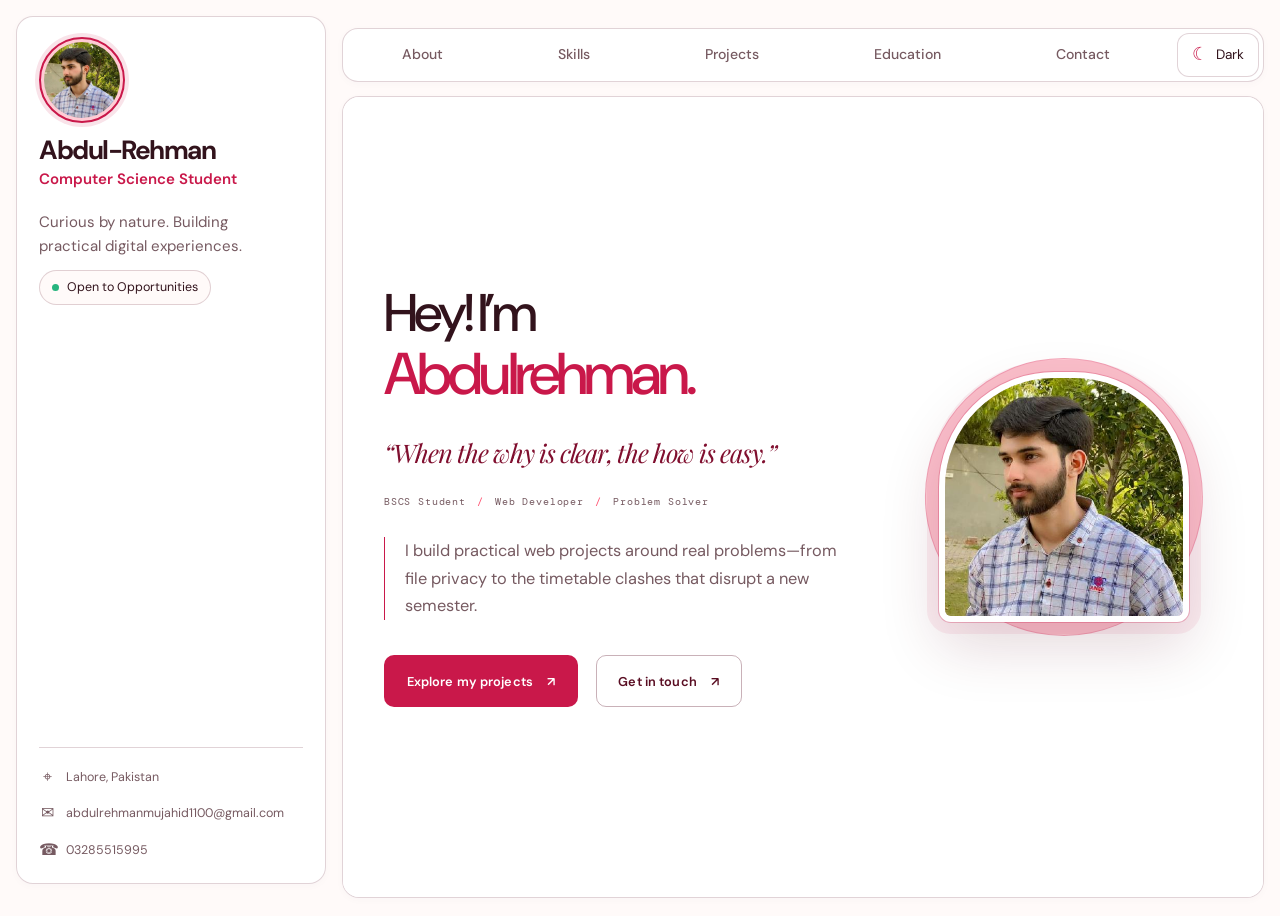
==== commit b8bfb537: "Version 1.4 of the cv website" ====
--- a/index.html
+++ b/index.html
@@ -3,7 +3,7 @@
 <head>
   <meta charset="utf-8">
   <meta name="viewport" content="width=device-width, initial-scale=1">
-  <meta name="theme-color" content="#590d22">
+  <meta name="theme-color" content="#fffaf9">
   <meta name="color-scheme" content="light">
   <meta name="description" content="Abdul-Rehman is a BS Computer Science student at Qarshi University in Lahore, building practical web projects such as PrintSafe and a university timetable generator.">
   <meta name="robots" content="index,follow,max-image-preview:large">
@@ -43,20 +43,31 @@
 <body>
   <a class="skip-link" href="#main">Skip to content</a>
   <div class="scroll-progress" aria-hidden="true"><span></span></div>
+  <aside class="profile-sidebar" aria-label="Profile and contact information">
+    <a class="profile-home-link" href="index.html" aria-label="Abdul-Rehman, home">
+      <span class="profile-portrait"><img src="images/me.webp" alt="" width="520" height="650"></span>
+      <span class="profile-name">Abdul-Rehman</span>
+    </a>
+    <p class="profile-role">Computer Science Student</p>
+    <p class="profile-bio">Curious by nature. Building practical digital experiences.</p>
+    <span class="availability"><i aria-hidden="true"></i> Open to Opportunities</span>
+    <div class="profile-contact">
+      <a href="html/contact.html#contact-details"><span aria-hidden="true">⌖</span> Lahore, Pakistan</a>
+      <a href="mailto:abdulrehmanmujahid1100@gmail.com"><span aria-hidden="true">✉</span> abdulrehmanmujahid1100@gmail.com</a>
+      <a href="tel:+923285515995"><span aria-hidden="true">☎</span> 03285515995</a>
+    </div>
+  </aside>
   <header class="site-header site-header--dark site-header--home">
     <div class="nav-wrap">
-      <a class="brand brand--light" href="index.html" aria-label="Abdul-Rehman, back to top"><span class="brand-wordmark">AR<span class="brand-dot">.</span></span></a>
       <button class="menu-toggle" type="button" aria-expanded="false" aria-controls="primary-nav" aria-label="Open navigation menu"><span></span><span></span></button>
       <nav class="primary-nav" id="primary-nav" aria-label="Primary navigation">
-        <a href="index.html" aria-current="page">Home</a>
         <a href="html/about.html">About</a>
-        <a href="html/projects.html#live-sites">Live Sites</a>
+        <a href="html/skills.html">Skills</a>
         <a href="html/projects.html">Projects</a>
-        <a href="html/skills.html">Skills</a>
         <a href="html/education.html">Education</a>
         <a href="html/contact.html">Contact</a>
       </nav>
-      <a class="nav-cta" href="me.md" download>Download CV</a>
+      <button class="theme-toggle" type="button" data-theme-toggle aria-pressed="false"><span aria-hidden="true">☾</span> Dark</button>
     </div>
   </header>
 
@@ -93,7 +104,6 @@
           </div>
         </div>
       </div>
-      <button class="scroll-up" type="button" aria-label="Scroll to top">↑</button>
     </section>
   </main>
 
--- a/css/style.css
+++ b/css/style.css
@@ -794,7 +794,7 @@
 }
 
 .hero-home h1 {
-  font-size: clamp(4rem, 7.2vw, 7.5rem);
+  font-size: clamp(3.6rem, 6vw, 6.25rem);
   line-height: 0.9;
   letter-spacing: -0.075em;
 }
@@ -1743,6 +1743,10 @@
 }
 
 @media (max-width: 760px) {
+  .page-contact .inner-two-column {
+    grid-template-columns: 1fr;
+  }
+
   .page-hero--inner {
     margin-top: -76px;
     padding-top: 9.5rem;
@@ -1789,6 +1793,385 @@
 
   .accordion-content {
     padding-left: 2.7rem;
+  }
+}
+
+.inner-page {
+  background: var(--paper);
+  color: var(--ink);
+}
+
+.inner-page .page-hero--inner {
+  color: var(--wine-dark);
+  background:
+    radial-gradient(ellipse at 83% 38%, rgba(255, 143, 163, .16), transparent 31%),
+    radial-gradient(ellipse at 10% 100%, rgba(255, 204, 213, .5), transparent 42%),
+    linear-gradient(135deg, #fff5f6 0%, var(--paper) 56%, #f9e9ed 100%);
+}
+
+.inner-page .page-hero--inner::after {
+  top: 50%;
+  right: 7%;
+  width: clamp(180px, 24vw, 330px);
+  height: clamp(180px, 24vw, 330px);
+  border-color: rgba(201, 24, 74, .13);
+  box-shadow: 0 0 0 30px rgba(201, 24, 74, .035), 0 0 0 65px rgba(201, 24, 74, .025);
+  transform: translateY(-50%);
+}
+
+.inner-page .page-hero--inner .eyebrow {
+  color: var(--burgundy);
+}
+
+.inner-page .page-hero--inner .status-dot {
+  background: var(--rose-red);
+}
+
+.inner-page .page-hero--inner h1 {
+  color: var(--wine-dark);
+}
+
+.inner-page .page-hero--inner h1 em {
+  color: var(--rose-red);
+}
+
+.inner-page .page-hero--inner .page-quote {
+  position: relative;
+  width: fit-content;
+  max-width: min(690px, 100%);
+  margin: 1.65rem 0 0;
+  padding: .8rem 1.15rem .85rem 1.25rem;
+  border-left: 3px solid var(--rose-red);
+  border-radius: 0 8px 8px 0;
+  background: rgba(255, 240, 243, .76);
+  box-shadow: 0 8px 24px rgba(89, 13, 34, .045);
+  color: var(--burgundy);
+  font-size: clamp(1.35rem, 2.35vw, 2.15rem);
+  line-height: 1.32;
+  text-wrap: pretty;
+}
+
+.inner-page .page-hero--inner .page-subtitle {
+  max-width: 610px;
+  margin: .85rem 0 0;
+  padding-left: 1.5rem;
+  color: var(--muted);
+  font-size: .96rem;
+  line-height: 1.75;
+}
+
+.studied-subjects {
+  display: grid;
+  grid-template-columns: repeat(2, minmax(0, 1fr));
+  gap: 1rem;
+  margin-top: 2rem;
+}
+
+.studied-subject-group {
+  padding: clamp(1.25rem, 3vw, 2rem);
+  border: 1px solid var(--line);
+  background: rgba(255, 240, 243, .72);
+}
+
+.studied-subject-group h3 {
+  margin: 0 0 1rem;
+  color: var(--wine-dark);
+  font-size: 1.15rem;
+  font-weight: 600;
+}
+
+.studied-subject-list {
+  display: grid;
+  grid-template-columns: repeat(2, minmax(0, 1fr));
+  gap: .65rem 1rem;
+  margin: 0;
+  padding: 0;
+  list-style: none;
+}
+
+.studied-subject-list li {
+  position: relative;
+  padding: .55rem .65rem .55rem 1.45rem;
+  border-bottom: 1px solid rgba(89, 13, 34, .12);
+  color: var(--muted);
+  font-size: .82rem;
+}
+
+.studied-subject-list li::before {
+  position: absolute;
+  top: .82rem;
+  left: .45rem;
+  width: 6px;
+  height: 6px;
+  border-radius: 50%;
+  background: var(--rose-red);
+  content: "";
+}
+
+.inner-page .page-hero--inner h1 {
+  max-width: 880px;
+  text-wrap: balance;
+  font-size: clamp(2.8rem, 5.6vw, 5.25rem);
+}
+
+.inner-page .inner-section--tint {
+  background: var(--pink-white);
+}
+
+.inner-page .contact-end {
+  color: var(--wine-dark);
+  background: #f7e3e7;
+}
+
+.inner-page .contact-end h2 em {
+  color: var(--rose-red);
+}
+
+.inner-page .site-footer {
+  color: var(--wine-dark);
+  background: var(--paper);
+}
+
+.inner-page .footer-main p,
+.inner-page .footer-bottom {
+  color: var(--muted);
+}
+
+.inner-page .footer-bottom {
+  border-color: rgba(89, 13, 34, .18);
+}
+
+.inner-page .footer-main .brand {
+  color: var(--wine-dark);
+}
+
+.inner-page .footer-email {
+  color: var(--burgundy);
+}
+
+.inner-page .footer-email:hover,
+.inner-page .footer-email span {
+  color: var(--rose-red);
+}
+
+.inner-page .page-hero--inner::before {
+  position: absolute;
+  inset: 0;
+  content: "";
+  pointer-events: none;
+  opacity: .58;
+  background-image:
+    radial-gradient(circle, var(--wine-dark) 0 2px, transparent 2.8px),
+    radial-gradient(circle, var(--wine-dark) 0 1.5px, transparent 2.4px),
+    radial-gradient(circle, rgba(89, 13, 34, .7) 0 2px, transparent 2.8px),
+    linear-gradient(var(--wine-dark), var(--wine-dark)),
+    linear-gradient(var(--wine-dark), var(--wine-dark)),
+    linear-gradient(var(--wine-dark), var(--wine-dark)),
+    linear-gradient(var(--wine-dark), var(--wine-dark));
+  background-repeat: no-repeat;
+  background-size: 7px 7px, 6px 6px, 7px 7px, 1px 14px, 14px 1px, 1px 10px, 10px 1px;
+  background-position: 12% 35%, 36% 77%, 89% 78%, 75% 25%, 75% 25%, 92% 43%, 92% 43%;
+  animation: intro-sparkle 5s ease-in-out infinite alternate;
+}
+
+.inner-page .page-hero--inner::after {
+  pointer-events: none;
+  animation: intro-orbit 18s linear infinite;
+}
+
+.page-about .page-hero--inner::after {
+  animation: about-halo 8s ease-in-out infinite;
+}
+
+.page-projects .page-hero--inner::after {
+  border-top-color: rgba(201, 24, 74, .4);
+  border-right-color: rgba(201, 24, 74, .18);
+  animation: projects-orbit 24s linear infinite;
+}
+
+.page-skills .page-hero--inner::after {
+  animation: skills-pulse 6s ease-in-out infinite;
+}
+
+.page-education .page-hero--inner::after {
+  border-style: dashed;
+  animation: education-drift 9s ease-in-out infinite;
+}
+
+.page-contact .page-hero--inner::after {
+  border-color: rgba(201, 24, 74, .22);
+  animation: contact-ripple 7s ease-in-out infinite;
+}
+
+@keyframes intro-sparkle {
+  from { opacity: .35; }
+  to { opacity: .72; }
+}
+
+@keyframes intro-orbit {
+  from { transform: translateY(-50%) rotate(0deg); }
+  to { transform: translateY(-50%) rotate(360deg); }
+}
+
+@keyframes about-halo {
+  0%, 100% {
+    scale: .96;
+    box-shadow: 0 0 0 30px rgba(201, 24, 74, .035), 0 0 0 65px rgba(201, 24, 74, .025);
+  }
+  50% {
+    scale: 1.04;
+    box-shadow: 0 0 0 38px rgba(201, 24, 74, .055), 0 0 0 78px rgba(201, 24, 74, .035);
+  }
+}
+
+@keyframes projects-orbit {
+  from { rotate: 0deg; }
+  to { rotate: 360deg; }
+}
+
+@keyframes skills-pulse {
+  0%, 100% {
+    box-shadow: 0 0 0 22px rgba(201, 24, 74, .025), 0 0 0 54px rgba(201, 24, 74, .018);
+  }
+  50% {
+    box-shadow: 0 0 0 42px rgba(201, 24, 74, .055), 0 0 0 82px rgba(201, 24, 74, .03);
+  }
+}
+
+@keyframes education-drift {
+  0%, 100% { translate: 0 0; }
+  50% { translate: 0 -14px; }
+}
+
+@keyframes contact-ripple {
+  0%, 100% {
+    opacity: .72;
+    box-shadow: 0 0 0 30px rgba(201, 24, 74, .035), 0 0 0 65px rgba(201, 24, 74, .025);
+  }
+  50% {
+    opacity: 1;
+    box-shadow: 0 0 0 48px rgba(201, 24, 74, .07), 0 0 0 92px rgba(201, 24, 74, .04);
+  }
+}
+
+.inner-page .info-card,
+.inner-page .education-card,
+.inner-page .live-site-card {
+  position: relative;
+  transition:
+    border-color .28s ease,
+    box-shadow .32s ease,
+    transform .32s cubic-bezier(.2, .8, .2, 1),
+    background-color .28s ease;
+}
+
+.inner-page .info-card::before,
+.inner-page .education-card::before {
+  position: absolute;
+  top: -1px;
+  left: 1.25rem;
+  width: 42px;
+  height: 2px;
+  content: "";
+  background: var(--rose-red);
+  transform: scaleX(.35);
+  transform-origin: left;
+  transition: transform .3s ease, width .3s ease;
+}
+
+.inner-page .info-card:hover,
+.inner-page .info-card:focus-within,
+.inner-page .education-card:hover,
+.inner-page .education-card:focus-within {
+  border-color: rgba(201, 24, 74, .52);
+  box-shadow: 0 18px 42px rgba(89, 13, 34, .11);
+  transform: translateY(-5px);
+}
+
+.inner-page .info-card:hover::before,
+.inner-page .info-card:focus-within::before,
+.inner-page .education-card:hover::before,
+.inner-page .education-card:focus-within::before {
+  width: 72px;
+  transform: scaleX(1);
+}
+
+.inner-page .live-site-card:hover,
+.inner-page .live-site-card:focus-visible {
+  transform: translateY(-6px);
+  box-shadow: 0 20px 44px rgba(89, 13, 34, .14);
+}
+
+.inner-page .button,
+.inner-page .nav-cta,
+.inner-page .copy-button,
+.inner-page .content-accordion summary,
+.inner-page .project-details summary {
+  transition:
+    color .22s ease,
+    background-color .22s ease,
+    border-color .22s ease,
+    box-shadow .25s ease,
+    transform .25s cubic-bezier(.2, .8, .2, 1);
+}
+
+.inner-page .button:hover,
+.inner-page .copy-button:hover {
+  box-shadow: 0 8px 20px rgba(89, 13, 34, .14);
+  transform: translateY(-2px);
+}
+
+.inner-page .content-accordion summary:hover,
+.inner-page .project-details summary:hover {
+  color: var(--rose-red);
+}
+
+.inner-page .content-accordion summary:hover .accordion-icon {
+  border-color: var(--rose-red);
+  transform: rotate(90deg);
+}
+
+.inner-page .accordion-icon {
+  transition: border-color .2s ease, transform .25s ease;
+}
+
+.inner-page .back-to-top {
+  transition: transform .28s cubic-bezier(.2, .8, .2, 1), background .25s ease, box-shadow .25s ease;
+}
+
+.inner-page .back-to-top:hover {
+  box-shadow: 0 12px 28px rgba(89, 13, 34, .28);
+  transform: translateY(-4px) scale(1.06);
+}
+
+@media (max-width: 640px) {
+  .studied-subjects,
+  .studied-subject-list {
+    grid-template-columns: 1fr;
+  }
+
+  .hero-home h1 {
+    font-size: clamp(3rem, 11vw, 4.25rem);
+  }
+
+  .inner-page .page-hero--inner h1 {
+    font-size: clamp(2.45rem, 9.5vw, 3.75rem);
+  }
+
+  .inner-page .page-hero--inner::after {
+    top: 18%;
+    right: -85px;
+    transform: none;
+  }
+
+  .inner-page .page-hero--inner .page-quote {
+    width: 100%;
+    padding: .8rem 1rem;
+    font-size: 1.35rem;
+  }
+
+  .inner-page .page-hero--inner .page-subtitle {
+    padding-left: 1rem;
   }
 }
 @media (max-width: 430px) {
@@ -1809,5 +2192,675 @@
 }
 @media (prefers-reduced-motion: reduce) {
   *, *::before, *::after { scroll-behavior: auto !important; animation-duration: .01ms !important; animation-iteration-count: 1 !important; transition-duration: .01ms !important; }
+  .inner-page .page-hero--inner::after,
+  .inner-page .page-hero--inner::before { animation: none; }
   .motion-ready [data-reveal] { opacity: 1; transform: none; }
 }
+
+:root {
+  --wine-dark: #590D22;
+  --burgundy: #800F2F;
+  --crimson: #A4133C;
+  --rose-red: #C9184A;
+  --coral: #FF4D6D;
+  --coral-soft: #FF758F;
+  --pink: #FF8FA3;
+  --blush: #FFB3C1;
+  --pink-light: #FFCCD5;
+  --pink-white: #FFF0F3;
+  --ink: #32131c;
+  --muted: #765a61;
+  --paper: #fffaf9;
+  --line: rgba(89, 13, 34, .18);
+  --page-gutter: clamp(1.25rem, 3vw, 2rem);
+  color-scheme: light;
+}
+
+:root[data-theme="dark"] {
+  --ink: #FFF0F3;
+  --muted: #FFB3C1;
+  --paper: #590D22;
+  --line: rgba(255, 204, 213, .22);
+  color-scheme: dark;
+}
+
+body {
+  min-height: 100vh;
+  background: var(--paper);
+  color: var(--ink);
+  font-size: 15px;
+}
+
+.scroll-progress { z-index: 20; }
+.scroll-progress span { background: var(--rose-red); }
+
+.profile-sidebar {
+  position: fixed;
+  z-index: 11;
+  inset: 16px auto 16px 16px;
+  width: 310px;
+  display: flex;
+  flex-direction: column;
+  padding: 20px 22px;
+  overflow: auto;
+  border: 1px solid var(--line);
+  border-radius: 17px;
+  background: var(--panel, #fff);
+  color: var(--ink);
+  box-shadow: 0 2px 8px rgba(45, 45, 85, .025);
+}
+
+:root[data-theme="dark"] .profile-sidebar,
+:root[data-theme="dark"] .nav-wrap,
+:root[data-theme="dark"] main,
+:root[data-theme="dark"] .site-footer {
+  --panel: #800F2F;
+}
+
+.profile-home-link {
+  display: flex;
+  flex-direction: column;
+  align-items: flex-start;
+  gap: 12px;
+}
+
+.profile-portrait {
+  width: 86px;
+  height: 86px;
+  padding: 3px;
+  overflow: hidden;
+  border: 2px solid var(--rose-red);
+  border-radius: 50%;
+  background: var(--pink-light);
+  box-shadow: 0 0 0 4px rgba(201, 24, 74, .12);
+}
+
+.profile-portrait img {
+  width: 100%;
+  height: 100%;
+  border-radius: inherit;
+  object-fit: cover;
+  object-position: center 20%;
+}
+
+.profile-name {
+  color: var(--ink);
+  font-size: 1.65rem;
+  font-weight: 700;
+  line-height: 1.15;
+  letter-spacing: -.055em;
+}
+
+.profile-role {
+  margin: 2px 0 0;
+  color: var(--rose-red);
+  font-size: .94rem;
+  font-weight: 600;
+}
+
+.profile-bio {
+  max-width: 235px;
+  margin: 18px 0 12px;
+  color: var(--muted);
+  font-size: .94rem;
+  line-height: 1.6;
+}
+
+.availability {
+  width: fit-content;
+  display: inline-flex;
+  align-items: center;
+  gap: 8px;
+  padding: 6px 12px;
+  border: 1px solid var(--line);
+  border-radius: 999px;
+  background: var(--paper);
+  font-size: .78rem;
+}
+
+.availability i,
+.project-status i {
+  width: 7px;
+  height: 7px;
+  flex: 0 0 auto;
+  border-radius: 50%;
+  background: #27b47e;
+}
+
+.profile-contact {
+  display: grid;
+  gap: 10px;
+  margin-top: auto;
+  padding-top: 16px;
+  border-top: 1px solid var(--line);
+}
+
+.profile-contact a {
+  min-width: 0;
+  display: flex;
+  align-items: center;
+  gap: 10px;
+  color: var(--muted);
+  font-size: .78rem;
+  overflow-wrap: anywhere;
+}
+
+.profile-contact a:hover { color: var(--rose-red); }
+.profile-contact a span { width: 17px; flex: 0 0 17px; color: var(--muted); font-size: 1rem; text-align: center; }
+
+.site-header,
+.site-header--home,
+.site-header--inner {
+  position: sticky;
+  top: 16px;
+  z-index: 10;
+  height: auto;
+  margin: 16px 16px 14px 342px;
+  border: 0;
+  background: transparent;
+}
+
+.nav-wrap,
+.site-header--home .nav-wrap,
+.site-header--home.is-scrolled .nav-wrap,
+.site-header--inner .nav-wrap,
+.site-header--inner.is-scrolled .nav-wrap {
+  width: 100%;
+  min-height: 52px;
+  display: flex;
+  align-items: center;
+  justify-content: space-between;
+  gap: 12px;
+  margin: 0;
+  padding: 4px;
+  border: 1px solid var(--line);
+  border-radius: 16px;
+  background: var(--panel, #fff);
+  box-shadow: 0 2px 8px rgba(45, 45, 85, .025);
+  -webkit-backdrop-filter: none;
+  backdrop-filter: none;
+}
+
+.brand { display: none; }
+
+.primary-nav,
+.site-header--home .primary-nav,
+.site-header--inner .primary-nav {
+  min-width: 0;
+  flex: 1;
+  display: flex;
+  align-items: center;
+  justify-content: space-around;
+  gap: 4px;
+  margin: 0;
+}
+
+.primary-nav a,
+.site-header--home .primary-nav a,
+.site-header--inner .primary-nav a {
+  position: relative;
+  padding: 10px clamp(8px, 1.1vw, 18px);
+  border: 0;
+  border-radius: 11px;
+  color: var(--muted);
+  font-size: .88rem;
+  font-weight: 500;
+  white-space: nowrap;
+}
+
+.primary-nav a::after { display: none; }
+.primary-nav a:hover,
+.primary-nav a[aria-current="page"],
+.site-header--inner .primary-nav a:hover,
+.site-header--inner .primary-nav a[aria-current="page"] {
+  color: var(--rose-red);
+  background: var(--pink-light);
+}
+
+.theme-toggle {
+  min-height: 44px;
+  display: inline-flex;
+  align-items: center;
+  justify-content: center;
+  gap: 8px;
+  padding: 0 14px;
+  border: 1px solid var(--line);
+  border-radius: 12px;
+  color: var(--ink);
+  background: var(--panel, #fff);
+  font-size: .85rem;
+  white-space: nowrap;
+  cursor: pointer;
+}
+
+.theme-toggle span { color: var(--rose-red); font-size: 1.1rem; }
+.theme-toggle:hover { border-color: var(--rose-red); }
+.menu-toggle { display: none; }
+
+main {
+  min-height: calc(100vh - 100px);
+  margin: 0 16px 16px 342px;
+  overflow: hidden;
+  border: 1px solid var(--line);
+  border-radius: 17px;
+  background: var(--panel, #fff);
+  box-shadow: 0 2px 8px rgba(45, 45, 85, .025);
+}
+
+.page-hero,
+.inner-page .page-hero--inner {
+  padding: clamp(26px, 3vw, 42px) clamp(24px, 3vw, 42px) 25px;
+  color: var(--ink);
+  background: var(--panel, #fff);
+}
+
+.page-hero::before,
+.page-hero::after,
+.inner-page .page-hero--inner::before,
+.inner-page .page-hero--inner::after { display: none; }
+
+.page-hero-inner { width: 100%; }
+.inner-page .page-hero--inner .eyebrow,
+.page-hero .eyebrow { color: var(--muted); }
+.page-hero .status-dot { background: var(--rose-red); }
+
+.page-hero h1,
+.inner-page .page-hero--inner h1 {
+  max-width: 100%;
+  color: var(--ink);
+  font-size: clamp(2rem, 3vw, 2.65rem);
+  font-weight: 700;
+  line-height: 1.15;
+  letter-spacing: -.06em;
+}
+
+.page-hero h1 em,
+.inner-page .page-hero--inner h1 em { color: var(--rose-red); }
+
+.page-hero .page-quote,
+.inner-page .page-hero--inner .page-quote {
+  width: fit-content;
+  max-width: 680px;
+  margin: 12px 0 0;
+  padding: 0;
+  border: 0;
+  color: var(--muted);
+  background: transparent;
+  box-shadow: none;
+  font-family: var(--sans);
+  font-size: 1rem;
+  font-style: normal;
+  line-height: 1.6;
+}
+
+.page-hero .page-subtitle,
+.inner-page .page-hero--inner .page-subtitle {
+  max-width: 680px;
+  margin: 4px 0 0;
+  padding: 0;
+  color: var(--muted);
+  font-size: .94rem;
+}
+
+.inner-page .page-hero--inner {
+  min-height: 0;
+  margin-top: 0;
+}
+.content-wrap,
+.inner-section,
+.section-pad {
+  width: 100%;
+  margin: 0;
+  padding: clamp(24px, 3vw, 40px) clamp(24px, 3vw, 42px);
+}
+
+.inner-page .inner-section--tint,
+.live-sites-section { background: var(--surface, var(--pink-white)); }
+
+:root[data-theme="dark"] .inner-page .inner-section--tint,
+:root[data-theme="dark"] .live-sites-section { --surface: #590D22; }
+
+.section-kicker { color: var(--muted); border-color: var(--line); }
+.display-heading { color: var(--ink); font-size: clamp(2rem, 3.2vw, 3rem); }
+.display-heading em,
+.live-sites-heading .display-heading em { color: var(--rose-red); }
+.inner-copy p,
+.inner-page .inner-copy .lead,
+.inner-page .inner-copy > p:not(.lead) { color: var(--muted); }
+
+.inner-section > h2,
+.inner-section > .inner-copy,
+.inner-section .info-card,
+.inner-section .education-card,
+.inner-section .studied-subject-group,
+.contact-info-card,
+.booking-form--light {
+  text-align: left;
+}
+
+.inner-section > .section-kicker { align-items: baseline; }
+.inner-section .display-heading { text-wrap: balance; }
+.info-card h3,
+.education-card h3,
+.contact-info-card h3 { line-height: 1.35; }
+
+.page-contact .inner-two-column {
+  grid-template-columns: minmax(0, .82fr) minmax(0, 1.18fr);
+  align-items: start;
+  gap: clamp(1.5rem, 4vw, 4rem);
+}
+
+.page-contact .contact-info-card {
+  min-width: 0;
+  display: flex;
+  flex-direction: column;
+  align-items: flex-start;
+}
+
+.page-contact .contact-info-card h3 {
+  overflow-wrap: break-word;
+  word-break: normal;
+}
+
+.page-contact .contact-info-card .copy-button { margin-top: auto; }
+
+.info-card,
+.education-card,
+.live-site-card,
+.studied-subject-group,
+.education-callout {
+  border: 1px solid var(--line);
+  border-radius: 12px;
+  background: var(--panel, #fff);
+  box-shadow: 0 3px 12px rgba(45, 45, 85, .025);
+}
+
+.info-card::before,
+.education-card::before { display: none; }
+.info-card h3,
+.education-card h3,
+.live-site-details h3,
+.studied-subject-group h3 { color: var(--ink); }
+.info-card > p,
+.education-card p,
+.studied-subject-list li { color: var(--muted); }
+.card-number,
+.project-number,
+.section-kicker span { color: var(--muted); }
+.tag { border-color: var(--line); border-radius: 999px; color: var(--burgundy); background: var(--pink-white); }
+.content-accordion,
+.project-details { border-color: var(--line); }
+.content-accordion summary,
+.project-details summary { color: var(--ink); }
+.contact-end,
+.inner-page .contact-end {
+  color: var(--ink);
+  background: var(--pink-light);
+}
+.contact-end h2 em,
+.inner-page .contact-end h2 em { color: var(--rose-red); }
+.button--coral,
+.inner-page .button--coral { border-radius: 10px; color: white; background: var(--rose-red); }
+.button--coral:hover,
+.inner-page .button--coral:hover { background: var(--burgundy); }
+.button--ghost { border-color: var(--line); border-radius: 10px; color: var(--ink); }
+.site-footer,
+.inner-page .site-footer {
+  margin: 0 16px 16px 342px;
+  padding: 24px clamp(24px, 3vw, 42px);
+  border: 1px solid var(--line);
+  border-radius: 17px;
+  color: var(--ink);
+  background: var(--panel, #fff);
+}
+
+.inner-page .footer-main p,
+.inner-page .footer-bottom,
+.footer-main p { color: var(--muted); }
+.inner-page .footer-bottom,
+.footer-bottom { border-color: var(--line); }
+.inner-page .footer-main .brand { display: none; }
+.back-to-top { border-radius: 12px; color: white; background: var(--rose-red); }
+
+.hero-home {
+  min-height: calc(100vh - 100px);
+  color: var(--ink);
+  background: var(--panel, #fff);
+}
+.hero-home::before { display: none; }
+.hero-home .hero-grid {
+  width: 100%;
+  min-height: calc(100vh - 100px);
+  grid-template-columns: minmax(0, 1.1fr) minmax(230px, .75fr);
+  gap: clamp(20px, 4vw, 56px);
+  padding: clamp(26px, 3vw, 42px);
+}
+.hero-home .hero-copy { max-width: 680px; }
+.hero-home h1 { font-size: clamp(2.5rem, 4.7vw, 4.6rem); line-height: 1; }
+.hero-greeting,
+.hero-name { color: var(--ink); font-family: var(--sans); font-style: normal; }
+.hero-name { color: var(--rose-red); }
+.hero-quote { color: var(--burgundy); font-size: clamp(1.4rem, 2vw, 2rem); }
+.hero-meta { color: var(--muted); }
+.hero-intro { border-color: var(--rose-red); color: var(--muted); }
+.hero-home .hero-visual { min-height: 390px; }
+.hero-home .hero-visual::before { background: var(--pink-light); }
+.hero-home .portrait-frame { border-color: var(--panel, #fff); border-radius: 46% 46% 12px 12px; }
+.hero-home .scroll-up { display: none; }
+
+:root[data-theme="dark"] body,
+:root[data-theme="dark"] main,
+:root[data-theme="dark"] .site-footer,
+:root[data-theme="dark"] .page-hero,
+:root[data-theme="dark"] .inner-page .page-hero--inner,
+:root[data-theme="dark"] .hero-home {
+  --panel: #800F2F;
+  --surface: #590D22;
+}
+
+:root[data-theme="dark"] .info-card,
+:root[data-theme="dark"] .education-card,
+:root[data-theme="dark"] .live-site-card,
+:root[data-theme="dark"] .studied-subject-group,
+:root[data-theme="dark"] .education-callout { --panel: #800F2F; }
+
+:root[data-theme="dark"] .theme-toggle,
+:root[data-theme="dark"] .availability,
+:root[data-theme="dark"] .tag { background: #590D22; }
+
+:root[data-theme="dark"] .booking-form--light { background: #800F2F; }
+:root[data-theme="dark"] .booking-form--light .booking-fields input,
+:root[data-theme="dark"] .booking-form--light .booking-fields textarea { background: #590D22; }
+
+:root[data-theme="dark"] .privacy-window,
+:root[data-theme="dark"] .project-visual--privacy { background-color: #800F2F; }
+
+@media (max-width: 900px) {
+  .profile-sidebar {
+    position: static;
+    width: auto;
+    height: auto;
+    min-height: 0;
+    display: grid;
+    grid-template-columns: auto 1fr auto;
+    align-items: center;
+    gap: 4px 12px;
+    margin: 12px 12px 0;
+    padding: 12px 16px;
+    overflow: visible;
+  }
+
+  .profile-home-link { grid-row: span 2; flex-direction: row; align-items: center; gap: 10px; }
+  .profile-portrait { width: 48px; height: 48px; }
+  .profile-name { font-size: 1.12rem; }
+  .profile-role { grid-column: 2; margin: 0; font-size: .76rem; }
+  .profile-bio,
+  .profile-contact { display: none; }
+  .availability { grid-column: 3; grid-row: 1 / span 2; font-size: .72rem; }
+  .site-header,
+  .site-header--home,
+  .site-header--inner {
+    top: 0;
+    margin: 10px 12px 12px;
+  }
+
+  .nav-wrap,
+  .site-header--home .nav-wrap,
+  .site-header--home.is-scrolled .nav-wrap,
+  .site-header--inner .nav-wrap,
+  .site-header--inner.is-scrolled .nav-wrap { position: relative; }
+
+  .menu-toggle {
+    width: 42px;
+    height: 42px;
+    display: flex;
+    flex-direction: column;
+    align-items: center;
+    justify-content: center;
+    gap: 6px;
+    border: 1px solid var(--line);
+    border-radius: 11px;
+    color: var(--ink);
+    background: transparent;
+    cursor: pointer;
+  }
+
+  .menu-toggle span { width: 17px; height: 1px; background: currentColor; }
+  .menu-toggle[aria-expanded="true"] span:first-child { transform: translateY(3.5px) rotate(45deg); }
+  .menu-toggle[aria-expanded="true"] span:last-child { transform: translateY(-3.5px) rotate(-45deg); }
+
+  .primary-nav,
+  .site-header--home .primary-nav,
+  .site-header--inner .primary-nav {
+    position: absolute;
+    top: calc(100% + 7px);
+    right: 0;
+    left: 0;
+    z-index: 4;
+    display: none;
+    flex-direction: column;
+    align-items: stretch;
+    gap: 3px;
+    padding: 8px;
+    border: 1px solid var(--line);
+    border-radius: 14px;
+    background: var(--panel, #fff);
+    box-shadow: 0 12px 28px rgba(30, 30, 60, .12);
+  }
+
+  .primary-nav.is-open,
+  .site-header--home .primary-nav.is-open,
+  .site-header--inner .primary-nav.is-open { display: flex; }
+
+  .primary-nav a,
+  .site-header--home .primary-nav a,
+  .site-header--inner .primary-nav a {
+    padding: 10px 12px;
+    color: var(--ink);
+    font-size: .9rem;
+  }
+
+  main { min-height: 0; margin: 0 12px 12px; }
+  .site-footer,
+  .inner-page .site-footer { margin: 0 12px 12px; }
+}
+
+@media (max-width: 600px) {
+  .profile-sidebar { grid-template-columns: auto 1fr; }
+  .availability { grid-column: 2; grid-row: 2; justify-self: start; margin-top: 4px; }
+  .profile-home-link { grid-row: span 2; }
+  .page-contact .inner-two-column { grid-template-columns: 1fr; }
+  .theme-toggle { min-height: 42px; padding: 0 10px; }
+  .page-hero,
+  .inner-page .page-hero--inner,
+  .content-wrap,
+  .inner-section,
+  .section-pad { padding: 22px 18px; }
+  .hero-home .hero-grid { min-height: auto; grid-template-columns: 1fr; padding: 24px 18px; }
+  .hero-home .hero-visual { min-height: 340px; }
+  .hero-home .portrait-frame { height: 310px; min-height: 0; }
+  .display-heading { font-size: clamp(1.85rem, 9vw, 2.5rem); }
+  .contact-end-inner { align-items: flex-start; flex-direction: column; }
+  .site-footer,
+  .inner-page .site-footer { padding: 20px 18px; }
+}
+
+@media (max-width: 760px) {
+  .page-contact .inner-two-column { grid-template-columns: 1fr; }
+}
+
+.inner-page .page-hero--inner {
+  position: relative;
+  isolation: isolate;
+}
+
+.inner-page .page-hero--inner::before {
+  position: absolute;
+  z-index: -1;
+  inset: 0 0 auto;
+  height: 3px;
+  display: block;
+  background: linear-gradient(90deg, var(--rose-red), var(--coral) 38%, transparent 82%);
+  content: "";
+}
+
+.inner-page .page-hero-inner > * {
+  transform-origin: left center;
+}
+
+.inner-page .page-hero-inner h1 em {
+  text-decoration: underline;
+  text-decoration-color: var(--pink-light);
+  text-decoration-thickness: .09em;
+  text-underline-offset: .12em;
+}
+
+.inner-page .inner-section > .section-kicker {
+  padding-bottom: .85rem;
+  border-image: linear-gradient(90deg, var(--rose-red), var(--line) 45%) 1;
+}
+
+.inner-page .info-card:hover,
+.inner-page .education-card:hover,
+.inner-page .live-site-card:hover {
+  box-shadow: 0 16px 36px rgba(89, 13, 34, .12);
+  transform: translateY(-5px);
+}
+
+.motion-ready [data-reveal] {
+  transition-delay: var(--reveal-delay, 0ms);
+}
+
+@keyframes portfolio-rise-in {
+  from {
+    opacity: 0;
+    transform: translateY(16px);
+  }
+  to {
+    opacity: 1;
+    transform: translateY(0);
+  }
+}
+
+@media (prefers-reduced-motion: no-preference) {
+  .inner-page .page-hero-inner > * {
+    animation: portfolio-rise-in .65s cubic-bezier(.2, .7, .2, 1) both;
+  }
+
+  .inner-page .page-hero-inner > :nth-child(2) { animation-delay: .08s; }
+  .inner-page .page-hero-inner > :nth-child(3) { animation-delay: .16s; }
+  .inner-page .page-hero-inner > :nth-child(4) { animation-delay: .22s; }
+}
+
+@media (prefers-reduced-motion: reduce) {
+  .profile-portrait,
+  .theme-toggle,
+  .primary-nav a,
+  .inner-page .info-card,
+  .inner-page .education-card,
+  .inner-page .live-site-card { transition: none; }
+
+  .inner-page .page-hero-inner > * {
+    animation: none;
+  }
+}
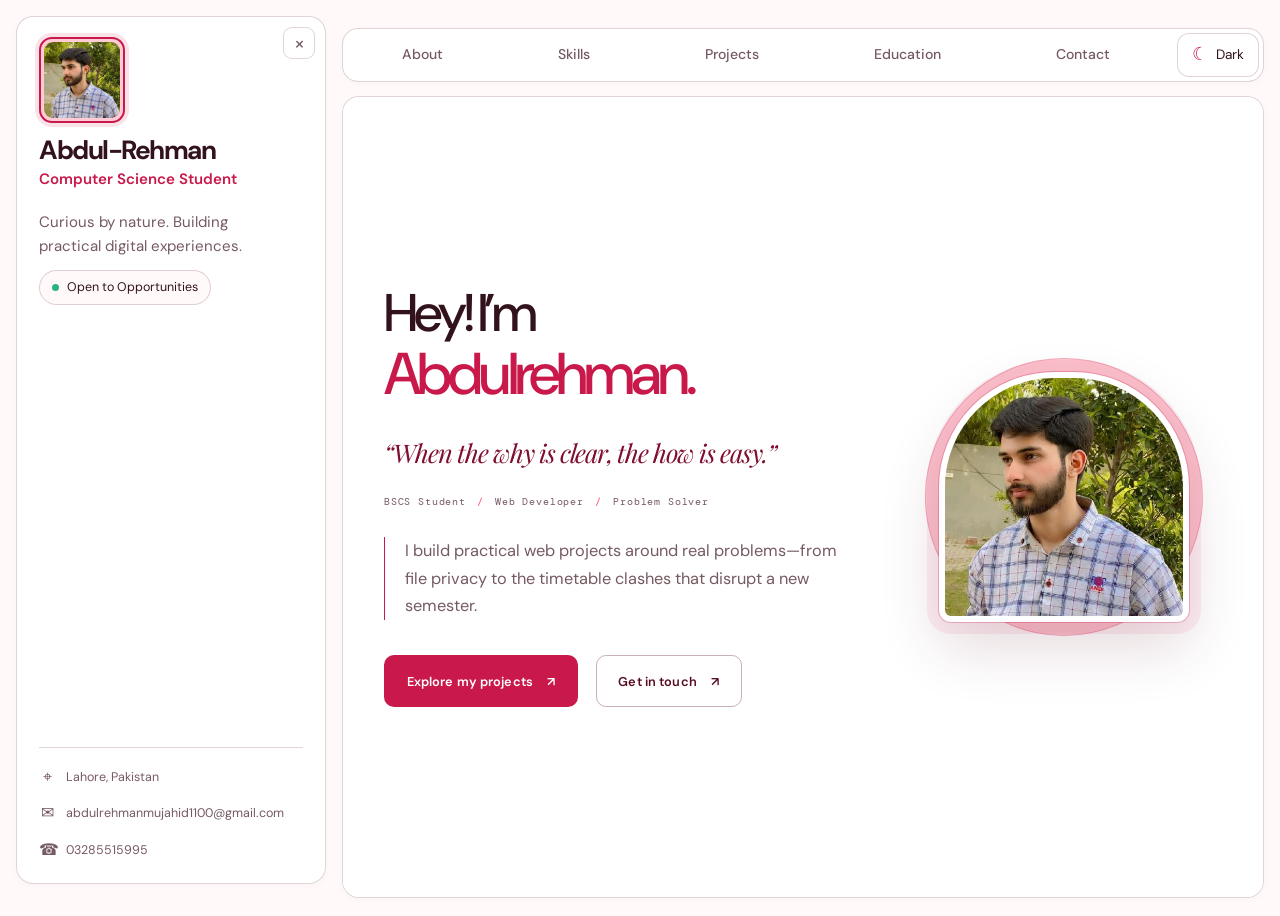
==== commit 086d2486: "Version 1.5 of the cv website" ====
--- a/index.html
+++ b/index.html
@@ -43,7 +43,8 @@
 <body>
   <a class="skip-link" href="#main">Skip to content</a>
   <div class="scroll-progress" aria-hidden="true"><span></span></div>
-  <aside class="profile-sidebar" aria-label="Profile and contact information">
+  <aside class="profile-sidebar" id="profile-sidebar" aria-label="Profile and contact information">
+    <button class="profile-panel-close" type="button" data-profile-close aria-controls="profile-sidebar" aria-label="Close profile panel">×</button>
     <a class="profile-home-link" href="index.html" aria-label="Abdul-Rehman, home">
       <span class="profile-portrait"><img src="images/me.webp" alt="" width="520" height="650"></span>
       <span class="profile-name">Abdul-Rehman</span>
@@ -57,6 +58,7 @@
       <a href="tel:+923285515995"><span aria-hidden="true">☎</span> 03285515995</a>
     </div>
   </aside>
+  <button class="profile-panel-reopen" type="button" data-profile-open aria-controls="profile-sidebar" aria-label="Open profile panel" hidden>Profile <span aria-hidden="true">›</span></button>
   <header class="site-header site-header--dark site-header--home">
     <div class="nav-wrap">
       <button class="menu-toggle" type="button" aria-expanded="false" aria-controls="primary-nav" aria-label="Open navigation menu"><span></span><span></span></button>
--- a/css/style.css
+++ b/css/style.css
@@ -2250,6 +2250,75 @@
   box-shadow: 0 2px 8px rgba(45, 45, 85, .025);
 }
 
+.profile-panel-close {
+  position: absolute;
+  top: 10px;
+  right: 10px;
+  z-index: 1;
+  width: 32px;
+  height: 32px;
+  display: grid;
+  place-items: center;
+  padding: 0;
+  border: 1px solid var(--line);
+  border-radius: 9px;
+  color: var(--muted);
+  background: var(--panel, #fff);
+  font-size: 1.25rem;
+  line-height: 1;
+  cursor: pointer;
+  transition: color .2s ease, border-color .2s ease, background-color .2s ease;
+}
+
+.profile-panel-close:hover {
+  border-color: var(--rose-red);
+  color: var(--rose-red);
+  background: var(--pink-white);
+}
+
+.profile-panel-reopen {
+  position: fixed;
+  top: 50%;
+  left: 12px;
+  z-index: 12;
+  min-width: 46px;
+  min-height: 46px;
+  display: inline-flex;
+  align-items: center;
+  justify-content: center;
+  gap: 5px;
+  padding: 0 10px;
+  border: 1px solid var(--rose-red);
+  border-radius: 12px;
+  color: #fff;
+  background: var(--rose-red);
+  box-shadow: 0 6px 18px rgba(89, 13, 34, .18);
+  font: inherit;
+  font-size: .78rem;
+  cursor: pointer;
+  transform: translateY(-50%);
+  transition: background-color .2s ease, box-shadow .2s ease, transform .2s ease;
+}
+
+.profile-panel-reopen:hover {
+  background: var(--burgundy);
+  box-shadow: 0 9px 22px rgba(89, 13, 34, .24);
+  transform: translateY(-50%) translateX(2px);
+}
+
+.profile-panel-reopen span { font-size: 1.15rem; }
+.profile-panel-reopen[hidden] { display: none; }
+
+:root.profile-is-closed .profile-sidebar { display: none; }
+:root.profile-is-closed .site-header,
+:root.profile-is-closed .site-header--home,
+:root.profile-is-closed .site-header--inner,
+:root.profile-is-closed main,
+:root.profile-is-closed .site-footer,
+:root.profile-is-closed .inner-page .site-footer {
+  margin-left: 16px;
+}
+
 :root[data-theme="dark"] .profile-sidebar,
 :root[data-theme="dark"] .nav-wrap,
 :root[data-theme="dark"] main,
@@ -2270,7 +2339,7 @@
   padding: 3px;
   overflow: hidden;
   border: 2px solid var(--rose-red);
-  border-radius: 50%;
+  border-radius: 13px;
   background: var(--pink-light);
   box-shadow: 0 0 0 4px rgba(201, 24, 74, .12);
 }
@@ -2278,7 +2347,7 @@
 .profile-portrait img {
   width: 100%;
   height: 100%;
-  border-radius: inherit;
+  border-radius: 9px;
   object-fit: cover;
   object-position: center 20%;
 }
@@ -2694,6 +2763,7 @@
   .profile-portrait { width: 48px; height: 48px; }
   .profile-name { font-size: 1.12rem; }
   .profile-role { grid-column: 2; margin: 0; font-size: .76rem; }
+  .profile-panel-close { top: 8px; right: 8px; width: 28px; height: 28px; }
   .profile-bio,
   .profile-contact { display: none; }
   .availability { grid-column: 3; grid-row: 1 / span 2; font-size: .72rem; }
@@ -2763,6 +2833,15 @@
   main { min-height: 0; margin: 0 12px 12px; }
   .site-footer,
   .inner-page .site-footer { margin: 0 12px 12px; }
+
+  :root.profile-is-closed .site-header,
+  :root.profile-is-closed .site-header--home,
+  :root.profile-is-closed .site-header--inner,
+  :root.profile-is-closed main,
+  :root.profile-is-closed .site-footer,
+  :root.profile-is-closed .inner-page .site-footer { margin-left: 12px; }
+
+  .profile-panel-reopen { left: 8px; }
 }
 
 @media (max-width: 600px) {
@@ -2856,6 +2935,8 @@
   .profile-portrait,
   .theme-toggle,
   .primary-nav a,
+  .profile-panel-close,
+  .profile-panel-reopen,
   .inner-page .info-card,
   .inner-page .education-card,
   .inner-page .live-site-card { transition: none; }
